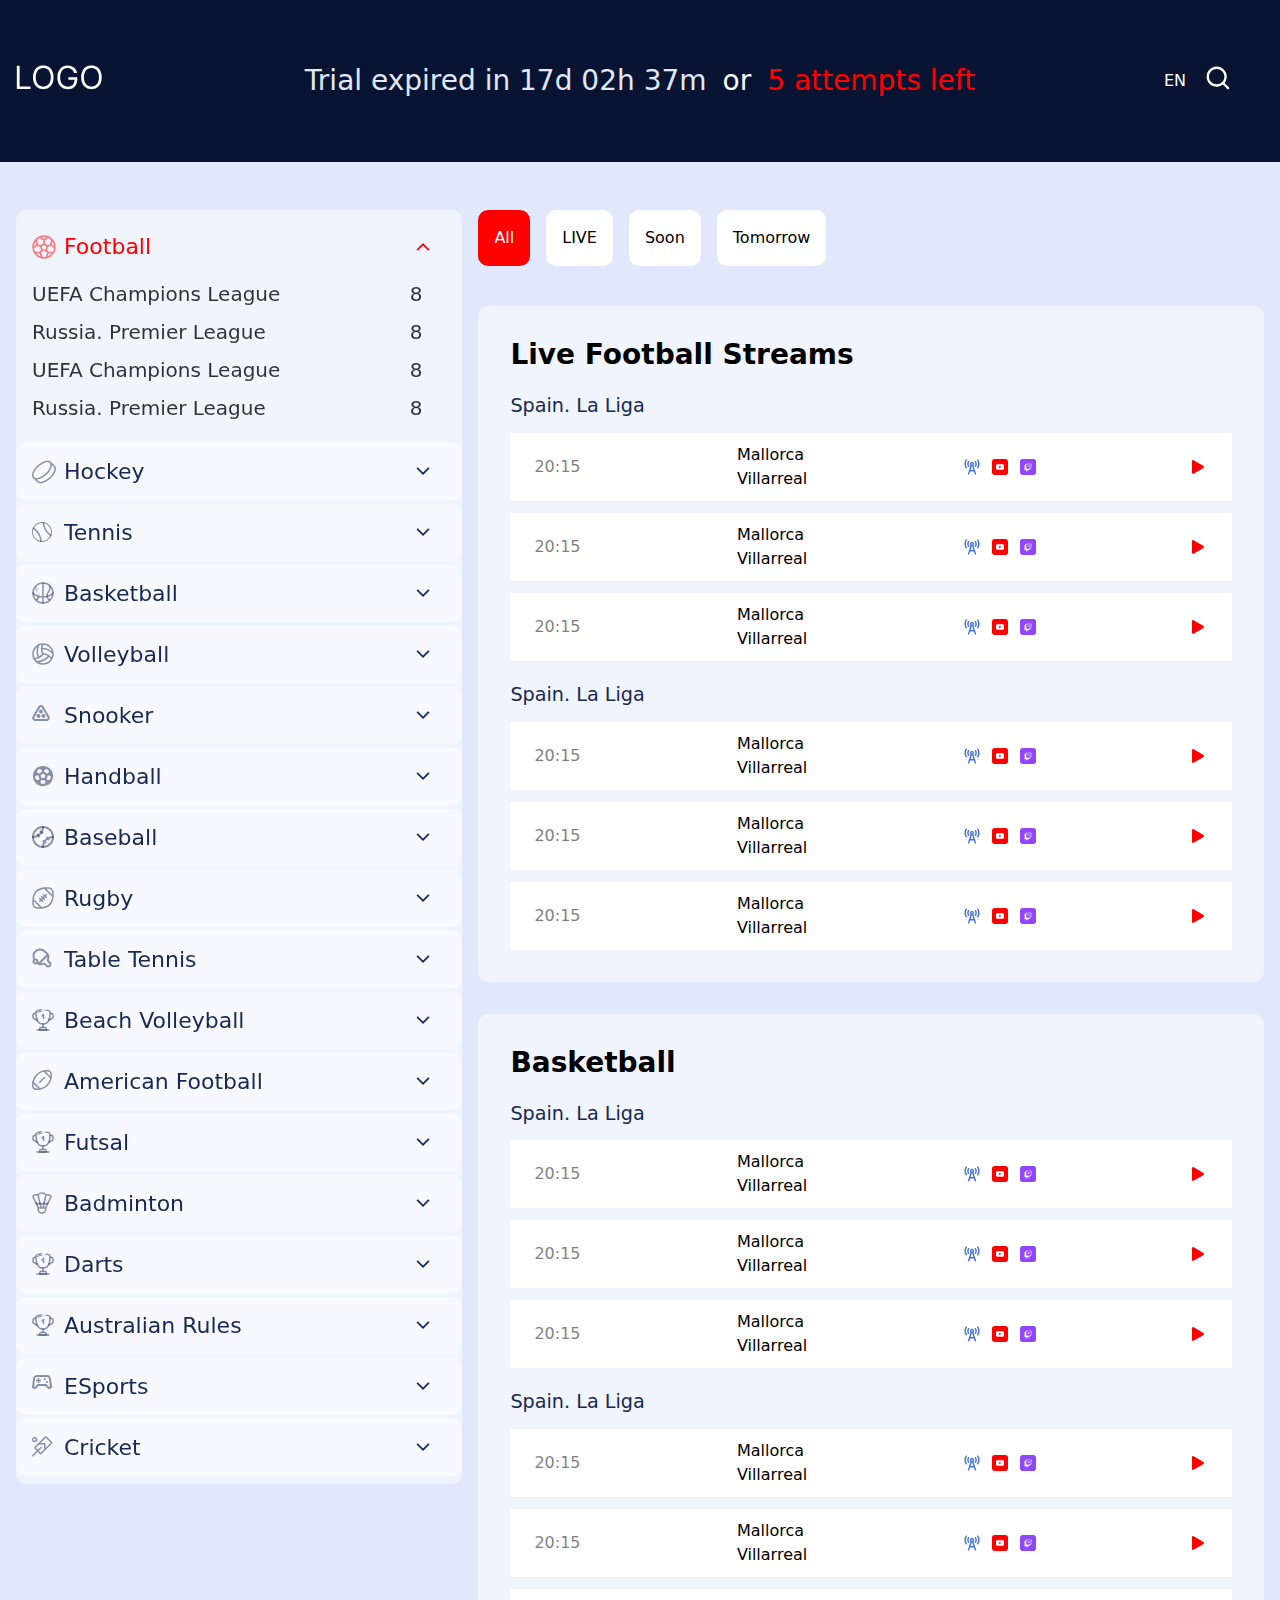
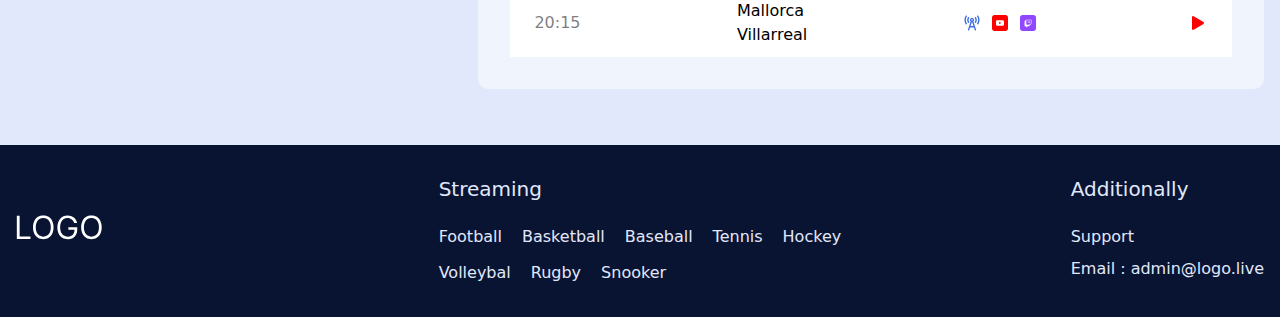
==== index.html @ 7a5fe5ee "Add files via upload" ====
<!DOCTYPE html>
<html lang="en">
	<head>
		<meta charset="UTF-8" />
		<meta name="viewport" content="width=device-width, initial-scale=1.0" />
		<title>Streams</title>
		<link rel="stylesheet" href="css/output.css" />
		<link rel="stylesheet" href="css/icons.css" />
	</head>
	<body class="text-textPrimary min-w-[24.375rem] bg-bgPrimary">
		<div class="flex flex-col min-h-screen overflow-x-hidden">
			<div class="dimmer"></div>
			<header class="header bg-bgDark text-white py-[1.875rem] lg:py-[4rem] relative z-20">
				<div class="header__container max-w-[86.25rem] px-4 mx-auto grid lg:grid-cols-[6.25rem_1fr_6.25rem] grid-cols-[3.125rem_1fr_3.125rem] gap-8 items-center">
					<div class="header__logo-wrapper order-2 flex justify-center items-center lg:order-1 lg:inline-block">
						<a href="index.html" class="header__logo logo">
							<img src="img/logo.svg" alt="" class="max-w-[90px]" />
						</a>
					</div>

					<div class="header__text text-center lg:text-xl font-normal flex gap-4 justify-center w-full order-4 lg:order-2 col-span-3 lg:col-span-1">
						<span class="text-textLight">Trial expired in 17d 02h 37m</span>
						<span>or</span>
						<span class="text-accent">5 attempts left</span>
					</div>
					<div class="header__actives flex gap-5 items-center order-1 lg:order-3">
						<div class="header__languages relative">
							<button class="header__current-language hover:scale-110 transition-all">EN</button>
							<!-- add class 'flex' for show -->
							<div class="header__list-languages absolute top-[50%] lg:right-0 gap-3 bg-[#e1e8fb16] p-2 rounded-lg translate-y-[-50%] hidden">
								<a href="#" class="header__list-languages-item text-accent">EN</a>
								<a href="#" class="header__list-languages-item">RU</a>
							</div>
						</div>
						<div class="header__search hidden lg:block">
							<button class="header__button-search hover:scale-110 transition-all">
								<img width="24px" height="24px" src="img/icons/search.svg" alt="" class="max-w-[1.5rem]" />
							</button>
							<!-- add class 'flex' for show -->
							<div class="header__area-search fixed top-0 left-0 w-full h-32 bg-bgDark p-4 items-center hidden">
								<form action="" class="w-full max-w-[550px] mx-auto flex gap-4">
									<input
										type="search"
										name="search"
										class="block w-full rounded border-0 py-1.5 px-4 text-gray-900 ring-1 ring-inset ring-gray-300 placeholder:text-gray-400 focus:ring-2 focus:ring-inset focus:ring-indigo-600 sm:text-sm sm:leading-6"
										placeholder="Let start search..." />
									<button type="submit" class="button button--red">Search</button>
								</form>
							</div>
						</div>
					</div>
					<button class="header__burger icon-menu lg:hidden order-3"><span></span></button>
				</div>
			</header>
			<main class="page flex-grow pt-8 pb-12 lg:pt-12 lg:pb-14">
				<div class="max-w-[86.25rem] px-3 lg:px-4 mx-auto lg:flex lg:gap-4">
					<aside class="sidebar max-w-[21.875rem] bg-bgSecondary py-2 rounded lg:max-w-[27.9rem] fixed lg:relative overflow-y-auto lg:overflow-y-visible z-50 w-full lg:self-start">
						<nav class="sidebar__nav">
							<ul class="sidebar__nav-list flex flex-col gap-1">
								<li class="sidebar__nav-list-item _opened">
									<div class="sidebar__button button-sidebar flex items-center gap-2 rounded bg-[#ffffff7d] pl-4 pr-8 py-3 text-textSecondary cursor-pointer">
										<svg class="button-sidebar__icon w-[24px] h-[24px] flex items-center justify-center lex-shrink-0">
											<use xlink:href="img/sprite.svg#football"></use>
										</svg>
										<div class="flex-grow">
											<a href="#" class="button-sidebar__link font-medium text-[1.375rem]">Football</a>
										</div>
										<span class="button-sidebar__arrow _icon-arrow text-[9px] flex-shrink-0"></span>
									</div>
									<div class="sidebar__item-content text-[#000000cc] pl-4 pr-10 pt-1 pb-4 text-[1.25rem] hidden">
										<div class="flex flex-col gap-2">
											<a href="#" class="flex gap-2 link">
												<span class="flex-grow">UEFA Champions League</span>
												<span class="font-light flex-shrink-0">8</span>
											</a>
											<a href="#" class="flex gap-2 link">
												<span class="flex-grow">Russia. Premier League</span>
												<span class="font-light flex-shrink-0">8</span>
											</a>
											<a href="#" class="flex gap-2 link">
												<span class="flex-grow">UEFA Champions League</span>
												<span class="font-light flex-shrink-0">8</span>
											</a>
											<a href="#" class="flex gap-2 link">
												<span class="flex-grow">Russia. Premier League</span>
												<span class="font-light flex-shrink-0">8</span>
											</a>
										</div>
									</div>
								</li>
								<li class="sidebar__nav-list-item">
									<div class="sidebar__button button-sidebar flex items-center gap-2 rounded bg-[#ffffff7d] pl-4 pr-8 py-3 text-textSecondary cursor-pointer">
										<svg class="button-sidebar__icon w-[24px] h-[24px] flex items-center justify-center lex-shrink-0">
											<use xlink:href="img/sprite.svg#hockey"></use>
										</svg>
										<div class="flex-grow">
											<a href="#" class="button-sidebar__link font-medium text-[1.375rem]">Hockey</a>
										</div>
										<span class="button-sidebar__arrow _icon-arrow text-[9px] flex-shrink-0"></span>
									</div>
									<div class="sidebar__item-content text-[#000000cc] pl-4 pr-10 pt-1 pb-4 text-[1.25rem] hidden">
										<div class="flex flex-col gap-2">
											<a href="#" class="flex gap-2 link">
												<span class="flex-grow">UEFA Champions League</span>
												<span class="font-light flex-shrink-0">8</span>
											</a>
											<a href="#" class="flex gap-2">
												<span class="flex-grow">Russia. Premier League</span>
												<span class="font-light flex-shrink-0">8</span>
											</a>
											<a href="#" class="flex gap-2">
												<span class="flex-grow">UEFA Champions League</span>
												<span class="font-light flex-shrink-0">8</span>
											</a>
											<a href="#" class="flex gap-2">
												<span class="flex-grow">Russia. Premier League</span>
												<span class="font-light flex-shrink-0">8</span>
											</a>
										</div>
									</div>
								</li>
								<li class="sidebar__nav-list-item">
									<div class="sidebar__button button-sidebar flex items-center gap-2 rounded bg-[#ffffff7d] pl-4 pr-8 py-3 text-textSecondary cursor-pointer">
										<svg class="button-sidebar__icon w-[24px] h-[24px] flex items-center justify-center lex-shrink-0">
											<use xlink:href="img/sprite.svg#tennis"></use>
										</svg>
										<div class="flex-grow">
											<a href="#" class="button-sidebar__link font-medium text-[1.375rem]">Tennis</a>
										</div>
										<span class="button-sidebar__arrow _icon-arrow text-[9px] flex-shrink-0"></span>
									</div>
									<div class="sidebar__item-content text-[#000000cc] pl-4 pr-10 pt-1 pb-4 text-[1.25rem] hidden">
										<div class="flex flex-col gap-2">
											<a href="#" class="flex gap-2 link">
												<span class="flex-grow">UEFA Champions League</span>
												<span class="font-light flex-shrink-0">8</span>
											</a>
											<a href="#" class="flex gap-2">
												<span class="flex-grow">Russia. Premier League</span>
												<span class="font-light flex-shrink-0">8</span>
											</a>
											<a href="#" class="flex gap-2">
												<span class="flex-grow">UEFA Champions League</span>
												<span class="font-light flex-shrink-0">8</span>
											</a>
											<a href="#" class="flex gap-2">
												<span class="flex-grow">Russia. Premier League</span>
												<span class="font-light flex-shrink-0">8</span>
											</a>
										</div>
									</div>
								</li>
								<li class="sidebar__nav-list-item">
									<div class="sidebar__button button-sidebar flex items-center gap-2 rounded bg-[#ffffff7d] pl-4 pr-8 py-3 text-textSecondary cursor-pointer">
										<svg class="button-sidebar__icon w-[24px] h-[24px] flex items-center justify-center lex-shrink-0">
											<use xlink:href="img/sprite.svg#basketball"></use>
										</svg>
										<div class="flex-grow">
											<a href="#" class="button-sidebar__link font-medium text-[1.375rem]">Basketball</a>
										</div>
										<span class="button-sidebar__arrow _icon-arrow text-[9px] flex-shrink-0"></span>
									</div>
									<div class="sidebar__item-content text-[#000000cc] pl-4 pr-10 pt-1 pb-4 text-[1.25rem] hidden">Empty</div>
								</li>
								<li class="sidebar__nav-list-item">
									<div class="sidebar__button button-sidebar flex items-center gap-2 rounded bg-[#ffffff7d] pl-4 pr-8 py-3 text-textSecondary cursor-pointer">
										<svg class="button-sidebar__icon w-[24px] h-[24px] flex items-center justify-center lex-shrink-0">
											<use xlink:href="img/sprite.svg#voleyball"></use>
										</svg>
										<div class="flex-grow">
											<a href="#" class="button-sidebar__link font-medium text-[1.375rem]">Volleyball</a>
										</div>
										<span class="button-sidebar__arrow _icon-arrow text-[9px] flex-shrink-0"></span>
									</div>
									<div class="sidebar__item-content text-[#000000cc] pl-4 pr-10 pt-1 pb-4 text-[1.25rem] hidden">Empty</div>
								</li>
								<li class="sidebar__nav-list-item">
									<div class="sidebar__button button-sidebar flex items-center gap-2 rounded bg-[#ffffff7d] pl-4 pr-8 py-3 text-textSecondary cursor-pointer">
										<svg class="button-sidebar__icon w-[24px] h-[24px] flex items-center justify-center lex-shrink-0">
											<use xlink:href="img/sprite.svg#snooker"></use>
										</svg>
										<div class="flex-grow">
											<a href="#" class="button-sidebar__link font-medium text-[1.375rem]">Snooker</a>
										</div>
										<span class="button-sidebar__arrow _icon-arrow text-[9px] flex-shrink-0"></span>
									</div>
									<div class="sidebar__item-content text-[#000000cc] pl-4 pr-10 pt-1 pb-4 text-[1.25rem] hidden">Empty</div>
								</li>
								<li class="sidebar__nav-list-item">
									<div class="sidebar__button button-sidebar flex items-center gap-2 rounded bg-[#ffffff7d] pl-4 pr-8 py-3 text-textSecondary cursor-pointer">
										<svg class="button-sidebar__icon w-[24px] h-[24px] flex items-center justify-center lex-shrink-0">
											<use xlink:href="img/sprite.svg#handball"></use>
										</svg>
										<div class="flex-grow">
											<a href="#" class="button-sidebar__link font-medium text-[1.375rem]">Handball</a>
										</div>
										<span class="button-sidebar__arrow _icon-arrow text-[9px] flex-shrink-0"></span>
									</div>
									<div class="sidebar__item-content text-[#000000cc] pl-4 pr-10 pt-1 pb-4 text-[1.25rem] hidden">Empty</div>
								</li>
								<li class="sidebar__nav-list-item">
									<div class="sidebar__button button-sidebar flex items-center gap-2 rounded bg-[#ffffff7d] pl-4 pr-8 py-3 text-textSecondary cursor-pointer">
										<svg class="button-sidebar__icon w-[24px] h-[24px] flex items-center justify-center lex-shrink-0">
											<use xlink:href="img/sprite.svg#baseball"></use>
										</svg>
										<div class="flex-grow">
											<a href="#" class="button-sidebar__link font-medium text-[1.375rem]">Baseball</a>
										</div>
										<span class="button-sidebar__arrow _icon-arrow text-[9px] flex-shrink-0"></span>
									</div>
									<div class="sidebar__item-content text-[#000000cc] pl-4 pr-10 pt-1 pb-4 text-[1.25rem] hidden">Empty</div>
								</li>
								<li class="sidebar__nav-list-item">
									<div class="sidebar__button button-sidebar flex items-center gap-2 rounded bg-[#ffffff7d] pl-4 pr-8 py-3 text-textSecondary cursor-pointer">
										<svg class="button-sidebar__icon w-[24px] h-[24px] flex items-center justify-center lex-shrink-0">
											<use xlink:href="img/sprite.svg#rugby"></use>
										</svg>
										<div class="flex-grow">
											<a href="#" class="button-sidebar__link font-medium text-[1.375rem]">Rugby</a>
										</div>
										<span class="button-sidebar__arrow _icon-arrow text-[9px] flex-shrink-0"></span>
									</div>
									<div class="sidebar__item-content text-[#000000cc] pl-4 pr-10 pt-1 pb-4 text-[1.25rem] hidden">Empty</div>
								</li>
								<li class="sidebar__nav-list-item">
									<div class="sidebar__button button-sidebar flex items-center gap-2 rounded bg-[#ffffff7d] pl-4 pr-8 py-3 text-textSecondary cursor-pointer">
										<svg class="button-sidebar__icon w-[24px] h-[24px] flex items-center justify-center lex-shrink-0">
											<use xlink:href="img/sprite.svg#table-tenis"></use>
										</svg>
										<div class="flex-grow">
											<a href="#" class="button-sidebar__link font-medium text-[1.375rem]">Table Tennis</a>
										</div>
										<span class="button-sidebar__arrow _icon-arrow text-[9px] flex-shrink-0"></span>
									</div>
									<div class="sidebar__item-content text-[#000000cc] pl-4 pr-10 pt-1 pb-4 text-[1.25rem] hidden">Empty</div>
								</li>
								<li class="sidebar__nav-list-item">
									<div class="sidebar__button button-sidebar flex items-center gap-2 rounded bg-[#ffffff7d] pl-4 pr-8 py-3 text-textSecondary cursor-pointer">
										<svg class="button-sidebar__icon w-[24px] h-[24px] flex items-center justify-center lex-shrink-0">
											<use xlink:href="img/sprite.svg#simple"></use>
										</svg>
										<div class="flex-grow">
											<a href="#" class="button-sidebar__link font-medium text-[1.375rem]">Beach Volleyball</a>
										</div>
										<span class="button-sidebar__arrow _icon-arrow text-[9px] flex-shrink-0"></span>
									</div>
									<div class="sidebar__item-content text-[#000000cc] pl-4 pr-10 pt-1 pb-4 text-[1.25rem] hidden">Empty</div>
								</li>
								<li class="sidebar__nav-list-item">
									<div class="sidebar__button button-sidebar flex items-center gap-2 rounded bg-[#ffffff7d] pl-4 pr-8 py-3 text-textSecondary cursor-pointer">
										<svg class="button-sidebar__icon w-[24px] h-[24px] flex items-center justify-center lex-shrink-0">
											<use xlink:href="img/sprite.svg#american-football"></use>
										</svg>
										<div class="flex-grow">
											<a href="#" class="button-sidebar__link font-medium text-[1.375rem]">American Football</a>
										</div>
										<span class="button-sidebar__arrow _icon-arrow text-[9px] flex-shrink-0"></span>
									</div>
									<div class="sidebar__item-content text-[#000000cc] pl-4 pr-10 pt-1 pb-4 text-[1.25rem] hidden">Empty</div>
								</li>
								<li class="sidebar__nav-list-item">
									<div class="sidebar__button button-sidebar flex items-center gap-2 rounded bg-[#ffffff7d] pl-4 pr-8 py-3 text-textSecondary cursor-pointer">
										<svg class="button-sidebar__icon w-[24px] h-[24px] flex items-center justify-center lex-shrink-0">
											<use xlink:href="img/sprite.svg#simple"></use>
										</svg>
										<div class="flex-grow">
											<a href="#" class="button-sidebar__link font-medium text-[1.375rem]">Futsal</a>
										</div>
										<span class="button-sidebar__arrow _icon-arrow text-[9px] flex-shrink-0"></span>
									</div>
									<div class="sidebar__item-content text-[#000000cc] pl-4 pr-10 pt-1 pb-4 text-[1.25rem] hidden">Empty</div>
								</li>
								<li class="sidebar__nav-list-item">
									<div class="sidebar__button button-sidebar flex items-center gap-2 rounded bg-[#ffffff7d] pl-4 pr-8 py-3 text-textSecondary cursor-pointer">
										<svg class="button-sidebar__icon w-[24px] h-[24px] flex items-center justify-center lex-shrink-0">
											<use xlink:href="img/sprite.svg#badminton"></use>
										</svg>
										<div class="flex-grow">
											<a href="#" class="button-sidebar__link font-medium text-[1.375rem]">Badminton</a>
										</div>
										<span class="button-sidebar__arrow _icon-arrow text-[9px] flex-shrink-0"></span>
									</div>
									<div class="sidebar__item-content text-[#000000cc] pl-4 pr-10 pt-1 pb-4 text-[1.25rem] hidden">Empty</div>
								</li>
								<li class="sidebar__nav-list-item">
									<div class="sidebar__button button-sidebar flex items-center gap-2 rounded bg-[#ffffff7d] pl-4 pr-8 py-3 text-textSecondary cursor-pointer">
										<svg class="button-sidebar__icon w-[24px] h-[24px] flex items-center justify-center lex-shrink-0">
											<use xlink:href="img/sprite.svg#simple"></use>
										</svg>
										<div class="flex-grow">
											<a href="#" class="button-sidebar__link font-medium text-[1.375rem]">Darts</a>
										</div>
										<span class="button-sidebar__arrow _icon-arrow text-[9px] flex-shrink-0"></span>
									</div>
									<div class="sidebar__item-content text-[#000000cc] pl-4 pr-10 pt-1 pb-4 text-[1.25rem] hidden">Empty</div>
								</li>
								<li class="sidebar__nav-list-item">
									<div class="sidebar__button button-sidebar flex items-center gap-2 rounded bg-[#ffffff7d] pl-4 pr-8 py-3 text-textSecondary cursor-pointer">
										<svg class="button-sidebar__icon w-[24px] h-[24px] flex items-center justify-center lex-shrink-0">
											<use xlink:href="img/sprite.svg#simple"></use>
										</svg>
										<div class="flex-grow">
											<a href="#" class="button-sidebar__link font-medium text-[1.375rem]">Australian Rules</a>
										</div>
										<span class="button-sidebar__arrow _icon-arrow text-[9px] flex-shrink-0"></span>
									</div>
									<div class="sidebar__item-content text-[#000000cc] pl-4 pr-10 pt-1 pb-4 text-[1.25rem] hidden">Empty</div>
								</li>
								<li class="sidebar__nav-list-item">
									<div class="sidebar__button button-sidebar flex items-center gap-2 rounded bg-[#ffffff7d] pl-4 pr-8 py-3 text-textSecondary cursor-pointer">
										<svg class="button-sidebar__icon w-[24px] h-[24px] flex items-center justify-center lex-shrink-0">
											<use xlink:href="img/sprite.svg#esports"></use>
										</svg>
										<div class="flex-grow">
											<a href="#" class="button-sidebar__link font-medium text-[1.375rem]">ESports</a>
										</div>
										<span class="button-sidebar__arrow _icon-arrow text-[9px] flex-shrink-0"></span>
									</div>
									<div class="sidebar__item-content text-[#000000cc] pl-4 pr-10 pt-1 pb-4 text-[1.25rem] hidden">Empty</div>
								</li>
								<li class="sidebar__nav-list-item">
									<div class="sidebar__button button-sidebar flex items-center gap-2 rounded bg-[#ffffff7d] pl-4 pr-8 py-3 text-textSecondary cursor-pointer">
										<svg class="button-sidebar__icon w-[24px] h-[24px] flex items-center justify-center lex-shrink-0">
											<use xlink:href="img/sprite.svg#cricket"></use>
										</svg>
										<div class="flex-grow">
											<a href="#" class="button-sidebar__link font-medium text-[1.375rem]">Cricket</a>
										</div>
										<span class="button-sidebar__arrow _icon-arrow text-[9px] flex-shrink-0"></span>
									</div>
									<div class="sidebar__item-content text-[#000000cc] pl-4 pr-10 pt-1 pb-4 text-[1.25rem] hidden">Empty</div>
								</li>
							</ul>
						</nav>
					</aside>
					<div class="content lg:flex-grow">
						<nav class="filters overflow-x-auto mb-10">
							<ul class="filters__list flex gap-4">
								<li class="filters__item">
									<a href="#" class="filters__button button button--red">All</a>
								</li>
								<li class="filters__item">
									<a href="#" class="filters__button button">LIVE</a>
								</li>
								<li class="filters__item">
									<a href="#" class="filters__button button">Soon</a>
								</li>
								<li class="filters__item">
									<a href="#" class="filters__button button">Tomorrow</a>
								</li>
							</ul>
						</nav>
						<div class="[&:not(:last-child)]:mb-8 lg:bg-bgSecondary lg:p-8 lg:rounded">
							<h2 class="title text-xl font-semibold mb-5 text-accent lg:text-textPrimary">Live Football Streams</h2>
							<div class="streams [&:not(:last-child)]:mb-5">
								<h3 class="streams__label text-[1.2rem] mb-3 text-textSecondary">Spain. La Liga</h3>
								<ul class="streams__list flex flex-col gap-3">
									<li class="streams__list-item">
										<div class="stream bg-bgWhite py-2.5 px-6 flex items-center gap-3 justify-between">
											<time class="stream__time opacity-50" datetime="20:15"> 20:15 </time>
											<a href="#" class="stream__commands link">
												<h4 class="stream__command">Mallorca</h4>
												<h4 class="stream__command">Villarreal</h4>
											</a>
											<div class="stream__socials flex gap-3 items-center">
												<a href="#" class="stream__social">
													<img src="img/locator.svg" alt="" class="w-4 hover:scale-125 transition-all" />
												</a>
												<a href="#" class="stream__social">
													<img src="img/youtube.svg" alt="" class="w-4 hover:scale-125 transition-all" />
												</a>
												<a href="#" class="stream__social">
													<img src="img/twitch.svg" alt="" class="w-4 hover:scale-125 transition-all" />
												</a>
											</div>
											<a href="#" class="stream__play w-4">
												<img src="img/icons/play.svg" alt="" class="w-3 hover:scale-125 transition-all" />
											</a>
										</div>
									</li>
									<li class="streams__list-item">
										<div class="stream bg-bgWhite py-2.5 px-6 flex items-center gap-3 justify-between">
											<time class="stream__time opacity-50" datetime="20:15"> 20:15 </time>
											<a href="#" class="stream__commands link">
												<h4 class="stream__command">Mallorca</h4>
												<h4 class="stream__command">Villarreal</h4>
											</a>
											<div class="stream__socials flex gap-3 items-center">
												<a href="#" class="stream__social">
													<img src="img/locator.svg" alt="" class="w-4 hover:scale-125 transition-all" />
												</a>
												<a href="#" class="stream__social">
													<img src="img/youtube.svg" alt="" class="w-4 hover:scale-125 transition-all" />
												</a>
												<a href="#" class="stream__social">
													<img src="img/twitch.svg" alt="" class="w-4 hover:scale-125 transition-all" />
												</a>
											</div>
											<a href="#" class="stream__play w-4">
												<img src="img/icons/play.svg" alt="" class="w-3 hover:scale-125 transition-all" />
											</a>
										</div>
									</li>
									<li class="streams__list-item">
										<div class="stream bg-bgWhite py-2.5 px-6 flex items-center gap-3 justify-between">
											<time class="stream__time opacity-50" datetime="20:15"> 20:15 </time>
											<a href="#" class="stream__commands link">
												<h4 class="stream__command">Mallorca</h4>
												<h4 class="stream__command">Villarreal</h4>
											</a>
											<div class="stream__socials flex gap-3 items-center">
												<a href="#" class="stream__social">
													<img src="img/locator.svg" alt="" class="w-4 hover:scale-125 transition-all" />
												</a>
												<a href="#" class="stream__social">
													<img src="img/youtube.svg" alt="" class="w-4 hover:scale-125 transition-all" />
												</a>
												<a href="#" class="stream__social">
													<img src="img/twitch.svg" alt="" class="w-4 hover:scale-125 transition-all" />
												</a>
											</div>
											<a href="#" class="stream__play w-4">
												<img src="img/icons/play.svg" alt="" class="w-3 hover:scale-125 transition-all" />
											</a>
										</div>
									</li>
								</ul>
							</div>
							<div class="streams [&:not(:last-child)]:mb-5">
								<h3 class="streams__label text-[1.2rem] mb-3 text-textSecondary">Spain. La Liga</h3>
								<ul class="streams__list flex flex-col gap-3">
									<li class="streams__list-item">
										<div class="stream bg-bgWhite py-2.5 px-6 flex items-center gap-3 justify-between">
											<time class="stream__time opacity-50" datetime="20:15"> 20:15 </time>
											<a href="#" class="stream__commands link">
												<h4 class="stream__command">Mallorca</h4>
												<h4 class="stream__command">Villarreal</h4>
											</a>
											<div class="stream__socials flex gap-3 items-center">
												<a href="#" class="stream__social">
													<img src="img/locator.svg" alt="" class="w-4 hover:scale-125 transition-all" />
												</a>
												<a href="#" class="stream__social">
													<img src="img/youtube.svg" alt="" class="w-4 hover:scale-125 transition-all" />
												</a>
												<a href="#" class="stream__social">
													<img src="img/twitch.svg" alt="" class="w-4 hover:scale-125 transition-all" />
												</a>
											</div>
											<a href="#" class="stream__play w-4">
												<img src="img/icons/play.svg" alt="" class="w-3 hover:scale-125 transition-all" />
											</a>
										</div>
									</li>
									<li class="streams__list-item">
										<div class="stream bg-bgWhite py-2.5 px-6 flex items-center gap-3 justify-between">
											<time class="stream__time opacity-50" datetime="20:15"> 20:15 </time>
											<a href="#" class="stream__commands link">
												<h4 class="stream__command">Mallorca</h4>
												<h4 class="stream__command">Villarreal</h4>
											</a>
											<div class="stream__socials flex gap-3 items-center">
												<a href="#" class="stream__social">
													<img src="img/locator.svg" alt="" class="w-4 hover:scale-125 transition-all" />
												</a>
												<a href="#" class="stream__social">
													<img src="img/youtube.svg" alt="" class="w-4 hover:scale-125 transition-all" />
												</a>
												<a href="#" class="stream__social">
													<img src="img/twitch.svg" alt="" class="w-4 hover:scale-125 transition-all" />
												</a>
											</div>
											<a href="#" class="stream__play w-4">
												<img src="img/icons/play.svg" alt="" class="w-3 hover:scale-125 transition-all" />
											</a>
										</div>
									</li>
									<li class="streams__list-item">
										<div class="stream bg-bgWhite py-2.5 px-6 flex items-center gap-3 justify-between">
											<time class="stream__time opacity-50" datetime="20:15"> 20:15 </time>
											<a href="#" class="stream__commands link">
												<h4 class="stream__command">Mallorca</h4>
												<h4 class="stream__command">Villarreal</h4>
											</a>
											<div class="stream__socials flex gap-3 items-center">
												<a href="#" class="stream__social">
													<img src="img/locator.svg" alt="" class="w-4 hover:scale-125 transition-all" />
												</a>
												<a href="#" class="stream__social">
													<img src="img/youtube.svg" alt="" class="w-4 hover:scale-125 transition-all" />
												</a>
												<a href="#" class="stream__social">
													<img src="img/twitch.svg" alt="" class="w-4 hover:scale-125 transition-all" />
												</a>
											</div>
											<a href="#" class="stream__play w-4">
												<img src="img/icons/play.svg" alt="" class="w-3 hover:scale-125 transition-all" />
											</a>
										</div>
									</li>
								</ul>
							</div>
						</div>
						<div class="[&:not(:last-child)]:mb-8 lg:bg-bgSecondary lg:p-8 lg:rounded">
							<h2 class="title text-xl font-semibold mb-5 text-accent lg:text-textPrimary">Basketball</h2>
							<div class="streams [&:not(:last-child)]:mb-5">
								<h3 class="streams__label text-[1.2rem] mb-3 text-textSecondary">Spain. La Liga</h3>
								<ul class="streams__list flex flex-col gap-3">
									<li class="streams__list-item">
										<div class="stream bg-bgWhite py-2.5 px-6 flex items-center gap-3 justify-between">
											<time class="stream__time opacity-50" datetime="20:15"> 20:15 </time>
											<a href="#" class="stream__commands link">
												<h4 class="stream__command">Mallorca</h4>
												<h4 class="stream__command">Villarreal</h4>
											</a>
											<div class="stream__socials flex gap-3 items-center">
												<a href="#" class="stream__social">
													<img src="img/locator.svg" alt="" class="w-4 hover:scale-125 transition-all" />
												</a>
												<a href="#" class="stream__social">
													<img src="img/youtube.svg" alt="" class="w-4 hover:scale-125 transition-all" />
												</a>
												<a href="#" class="stream__social">
													<img src="img/twitch.svg" alt="" class="w-4 hover:scale-125 transition-all" />
												</a>
											</div>
											<a href="#" class="stream__play w-4">
												<img src="img/icons/play.svg" alt="" class="w-3 hover:scale-125 transition-all" />
											</a>
										</div>
									</li>
									<li class="streams__list-item">
										<div class="stream bg-bgWhite py-2.5 px-6 flex items-center gap-3 justify-between">
											<time class="stream__time opacity-50" datetime="20:15"> 20:15 </time>
											<a href="#" class="stream__commands link">
												<h4 class="stream__command">Mallorca</h4>
												<h4 class="stream__command">Villarreal</h4>
											</a>
											<div class="stream__socials flex gap-3 items-center">
												<a href="#" class="stream__social">
													<img src="img/locator.svg" alt="" class="w-4 hover:scale-125 transition-all" />
												</a>
												<a href="#" class="stream__social">
													<img src="img/youtube.svg" alt="" class="w-4 hover:scale-125 transition-all" />
												</a>
												<a href="#" class="stream__social">
													<img src="img/twitch.svg" alt="" class="w-4 hover:scale-125 transition-all" />
												</a>
											</div>
											<a href="#" class="stream__play w-4">
												<img src="img/icons/play.svg" alt="" class="w-3 hover:scale-125 transition-all" />
											</a>
										</div>
									</li>
									<li class="streams__list-item">
										<div class="stream bg-bgWhite py-2.5 px-6 flex items-center gap-3 justify-between">
											<time class="stream__time opacity-50" datetime="20:15"> 20:15 </time>
											<a href="#" class="stream__commands link">
												<h4 class="stream__command">Mallorca</h4>
												<h4 class="stream__command">Villarreal</h4>
											</a>
											<div class="stream__socials flex gap-3 items-center">
												<a href="#" class="stream__social">
													<img src="img/locator.svg" alt="" class="w-4 hover:scale-125 transition-all" />
												</a>
												<a href="#" class="stream__social">
													<img src="img/youtube.svg" alt="" class="w-4 hover:scale-125 transition-all" />
												</a>
												<a href="#" class="stream__social">
													<img src="img/twitch.svg" alt="" class="w-4 hover:scale-125 transition-all" />
												</a>
											</div>
											<a href="#" class="stream__play w-4">
												<img src="img/icons/play.svg" alt="" class="w-3 hover:scale-125 transition-all" />
											</a>
										</div>
									</li>
								</ul>
							</div>
							<div class="streams [&:not(:last-child)]:mb-5">
								<h3 class="streams__label text-[1.2rem] mb-3 text-textSecondary">Spain. La Liga</h3>
								<ul class="streams__list flex flex-col gap-3">
									<li class="streams__list-item">
										<div class="stream bg-bgWhite py-2.5 px-6 flex items-center gap-3 justify-between">
											<time class="stream__time opacity-50" datetime="20:15"> 20:15 </time>
											<a href="#" class="stream__commands link">
												<h4 class="stream__command">Mallorca</h4>
												<h4 class="stream__command">Villarreal</h4>
											</a>
											<div class="stream__socials flex gap-3 items-center">
												<a href="#" class="stream__social">
													<img src="img/locator.svg" alt="" class="w-4 hover:scale-125 transition-all" />
												</a>
												<a href="#" class="stream__social">
													<img src="img/youtube.svg" alt="" class="w-4 hover:scale-125 transition-all" />
												</a>
												<a href="#" class="stream__social">
													<img src="img/twitch.svg" alt="" class="w-4 hover:scale-125 transition-all" />
												</a>
											</div>
											<a href="#" class="stream__play w-4">
												<img src="img/icons/play.svg" alt="" class="w-3 hover:scale-125 transition-all" />
											</a>
										</div>
									</li>
									<li class="streams__list-item">
										<div class="stream bg-bgWhite py-2.5 px-6 flex items-center gap-3 justify-between">
											<time class="stream__time opacity-50" datetime="20:15"> 20:15 </time>
											<a href="#" class="stream__commands link">
												<h4 class="stream__command">Mallorca</h4>
												<h4 class="stream__command">Villarreal</h4>
											</a>
											<div class="stream__socials flex gap-3 items-center">
												<a href="#" class="stream__social">
													<img src="img/locator.svg" alt="" class="w-4 hover:scale-125 transition-all" />
												</a>
												<a href="#" class="stream__social">
													<img src="img/youtube.svg" alt="" class="w-4 hover:scale-125 transition-all" />
												</a>
												<a href="#" class="stream__social">
													<img src="img/twitch.svg" alt="" class="w-4 hover:scale-125 transition-all" />
												</a>
											</div>
											<a href="#" class="stream__play w-4">
												<img src="img/icons/play.svg" alt="" class="w-3 hover:scale-125 transition-all" />
											</a>
										</div>
									</li>
									<li class="streams__list-item">
										<div class="stream bg-bgWhite py-2.5 px-6 flex items-center gap-3 justify-between">
											<time class="stream__time opacity-50" datetime="20:15"> 20:15 </time>
											<a href="#" class="stream__commands link">
												<h4 class="stream__command">Mallorca</h4>
												<h4 class="stream__command">Villarreal</h4>
											</a>
											<div class="stream__socials flex gap-3 items-center">
												<a href="#" class="stream__social">
													<img src="img/locator.svg" alt="" class="w-4 hover:scale-125 transition-all" />
												</a>
												<a href="#" class="stream__social">
													<img src="img/youtube.svg" alt="" class="w-4 hover:scale-125 transition-all" />
												</a>
												<a href="#" class="stream__social">
													<img src="img/twitch.svg" alt="" class="w-4 hover:scale-125 transition-all" />
												</a>
											</div>
											<a href="#" class="stream__play w-4">
												<img src="img/icons/play.svg" alt="" class="w-3 hover:scale-125 transition-all" />
											</a>
										</div>
									</li>
								</ul>
							</div>
						</div>
					</div>
				</div>
			</main>
			<footer class="footer bg-bgDark text-textLight py-[2rem]">
				<div class="footer__container max-w-[86.25rem] px-4 mx-auto flex flex-col gap-5 lg:grid lg:grid-cols-3">
					<div class="footer__logo-wrapper lg:self-center">
						<a href="index.html" class="footer__logo logo">
							<img src="img/logo.svg" alt="" class="max-w-[90px]" />
						</a>
					</div>
					<nav class="footer__part max-w-[25.75rem]">
						<h3 class="footer__label mb-6 text-sm">Streaming</h3>
						<ul class="footer__list flex gap-x-5 gap-y-3 flex-wrap">
							<li class="footer__list-item">
								<a href="#" class="footer__link link">Football</a>
							</li>
							<li class="footer__list-item">
								<a href="#" class="footer__link link">Basketball</a>
							</li>
							<li class="footer__list-item">
								<a href="#" class="footer__link link">Baseball</a>
							</li>
							<li class="footer__list-item">
								<a href="#" class="footer__link link">Tennis</a>
							</li>
							<li class="footer__list-item">
								<a href="#" class="footer__link link">Hockey</a>
							</li>
							<li class="footer__list-item">
								<a href="#" class="footer__link link">Volleybal</a>
							</li>
							<li class="footer__list-item">
								<a href="#" class="footer__link link">Rugby</a>
							</li>
							<li class="footer__list-item">
								<a href="#" class="footer__link link">Snooker</a>
							</li>
						</ul>
					</nav>
					<div class="footer__part lg:ml-auto">
						<h3 class="footer__label mb-6 text-sm">Additionally</h3>
						<ul class="footer__list">
							<li class="footer__list-item">
								<div class="footer__list-label mb-2">Support</div>
								<div>Email : <a href="mailto:admin@logo.live" class="footer__link link">admin@logo.live</a></div>
							</li>
						</ul>
					</div>
				</div>
			</footer>
		</div>
		<script src="js/script.js"></script>
	</body>
</html>
---- css/output.css ----
/*
! tailwindcss v3.4.11 | MIT License | https://tailwindcss.com
*/

/*
1. Prevent padding and border from affecting element width. (https://github.com/mozdevs/cssremedy/issues/4)
2. Allow adding a border to an element by just adding a border-width. (https://github.com/tailwindcss/tailwindcss/pull/116)
*/

*,
::before,
::after {
  box-sizing: border-box;
  /* 1 */
  border-width: 0;
  /* 2 */
  border-style: solid;
  /* 2 */
  border-color: #e5e7eb;
  /* 2 */
}

::before,
::after {
  --tw-content: '';
}

/*
1. Use a consistent sensible line-height in all browsers.
2. Prevent adjustments of font size after orientation changes in iOS.
3. Use a more readable tab size.
4. Use the user's configured `sans` font-family by default.
5. Use the user's configured `sans` font-feature-settings by default.
6. Use the user's configured `sans` font-variation-settings by default.
7. Disable tap highlights on iOS
*/

html,
:host {
  line-height: 1.5;
  /* 1 */
  -webkit-text-size-adjust: 100%;
  /* 2 */
  -moz-tab-size: 4;
  /* 3 */
  -o-tab-size: 4;
     tab-size: 4;
  /* 3 */
  font-family: ui-sans-serif, system-ui, sans-serif, "Apple Color Emoji", "Segoe UI Emoji", "Segoe UI Symbol", "Noto Color Emoji";
  /* 4 */
  font-feature-settings: normal;
  /* 5 */
  font-variation-settings: normal;
  /* 6 */
  -webkit-tap-highlight-color: transparent;
  /* 7 */
}

/*
1. Remove the margin in all browsers.
2. Inherit line-height from `html` so users can set them as a class directly on the `html` element.
*/

body {
  margin: 0;
  /* 1 */
  line-height: inherit;
  /* 2 */
}

/*
1. Add the correct height in Firefox.
2. Correct the inheritance of border color in Firefox. (https://bugzilla.mozilla.org/show_bug.cgi?id=190655)
3. Ensure horizontal rules are visible by default.
*/

hr {
  height: 0;
  /* 1 */
  color: inherit;
  /* 2 */
  border-top-width: 1px;
  /* 3 */
}

/*
Add the correct text decoration in Chrome, Edge, and Safari.
*/

abbr:where([title]) {
  -webkit-text-decoration: underline dotted;
          text-decoration: underline dotted;
}

/*
Remove the default font size and weight for headings.
*/

h1,
h2,
h3,
h4,
h5,
h6 {
  font-size: inherit;
  font-weight: inherit;
}

/*
Reset links to optimize for opt-in styling instead of opt-out.
*/

a {
  color: inherit;
  text-decoration: inherit;
}

/*
Add the correct font weight in Edge and Safari.
*/

b,
strong {
  font-weight: bolder;
}

/*
1. Use the user's configured `mono` font-family by default.
2. Use the user's configured `mono` font-feature-settings by default.
3. Use the user's configured `mono` font-variation-settings by default.
4. Correct the odd `em` font sizing in all browsers.
*/

code,
kbd,
samp,
pre {
  font-family: ui-monospace, SFMono-Regular, Menlo, Monaco, Consolas, "Liberation Mono", "Courier New", monospace;
  /* 1 */
  font-feature-settings: normal;
  /* 2 */
  font-variation-settings: normal;
  /* 3 */
  font-size: 1em;
  /* 4 */
}

/*
Add the correct font size in all browsers.
*/

small {
  font-size: 80%;
}

/*
Prevent `sub` and `sup` elements from affecting the line height in all browsers.
*/

sub,
sup {
  font-size: 75%;
  line-height: 0;
  position: relative;
  vertical-align: baseline;
}

sub {
  bottom: -0.25em;
}

sup {
  top: -0.5em;
}

/*
1. Remove text indentation from table contents in Chrome and Safari. (https://bugs.chromium.org/p/chromium/issues/detail?id=999088, https://bugs.webkit.org/show_bug.cgi?id=201297)
2. Correct table border color inheritance in all Chrome and Safari. (https://bugs.chromium.org/p/chromium/issues/detail?id=935729, https://bugs.webkit.org/show_bug.cgi?id=195016)
3. Remove gaps between table borders by default.
*/

table {
  text-indent: 0;
  /* 1 */
  border-color: inherit;
  /* 2 */
  border-collapse: collapse;
  /* 3 */
}

/*
1. Change the font styles in all browsers.
2. Remove the margin in Firefox and Safari.
3. Remove default padding in all browsers.
*/

button,
input,
optgroup,
select,
textarea {
  font-family: inherit;
  /* 1 */
  font-feature-settings: inherit;
  /* 1 */
  font-variation-settings: inherit;
  /* 1 */
  font-size: 100%;
  /* 1 */
  font-weight: inherit;
  /* 1 */
  line-height: inherit;
  /* 1 */
  letter-spacing: inherit;
  /* 1 */
  color: inherit;
  /* 1 */
  margin: 0;
  /* 2 */
  padding: 0;
  /* 3 */
}

/*
Remove the inheritance of text transform in Edge and Firefox.
*/

button,
select {
  text-transform: none;
}

/*
1. Correct the inability to style clickable types in iOS and Safari.
2. Remove default button styles.
*/

button,
input:where([type='button']),
input:where([type='reset']),
input:where([type='submit']) {
  -webkit-appearance: button;
  /* 1 */
  background-color: transparent;
  /* 2 */
  background-image: none;
  /* 2 */
}

/*
Use the modern Firefox focus style for all focusable elements.
*/

:-moz-focusring {
  outline: auto;
}

/*
Remove the additional `:invalid` styles in Firefox. (https://github.com/mozilla/gecko-dev/blob/2f9eacd9d3d995c937b4251a5557d95d494c9be1/layout/style/res/forms.css#L728-L737)
*/

:-moz-ui-invalid {
  box-shadow: none;
}

/*
Add the correct vertical alignment in Chrome and Firefox.
*/

progress {
  vertical-align: baseline;
}

/*
Correct the cursor style of increment and decrement buttons in Safari.
*/

::-webkit-inner-spin-button,
::-webkit-outer-spin-button {
  height: auto;
}

/*
1. Correct the odd appearance in Chrome and Safari.
2. Correct the outline style in Safari.
*/

[type='search'] {
  -webkit-appearance: textfield;
  /* 1 */
  outline-offset: -2px;
  /* 2 */
}

/*
Remove the inner padding in Chrome and Safari on macOS.
*/

::-webkit-search-decoration {
  -webkit-appearance: none;
}

/*
1. Correct the inability to style clickable types in iOS and Safari.
2. Change font properties to `inherit` in Safari.
*/

::-webkit-file-upload-button {
  -webkit-appearance: button;
  /* 1 */
  font: inherit;
  /* 2 */
}

/*
Add the correct display in Chrome and Safari.
*/

summary {
  display: list-item;
}

/*
Removes the default spacing and border for appropriate elements.
*/

blockquote,
dl,
dd,
h1,
h2,
h3,
h4,
h5,
h6,
hr,
figure,
p,
pre {
  margin: 0;
}

fieldset {
  margin: 0;
  padding: 0;
}

legend {
  padding: 0;
}

ol,
ul,
menu {
  list-style: none;
  margin: 0;
  padding: 0;
}

/*
Reset default styling for dialogs.
*/

dialog {
  padding: 0;
}

/*
Prevent resizing textareas horizontally by default.
*/

textarea {
  resize: vertical;
}

/*
1. Reset the default placeholder opacity in Firefox. (https://github.com/tailwindlabs/tailwindcss/issues/3300)
2. Set the default placeholder color to the user's configured gray 400 color.
*/

input::-moz-placeholder, textarea::-moz-placeholder {
  opacity: 1;
  /* 1 */
  color: #9ca3af;
  /* 2 */
}

input::placeholder,
textarea::placeholder {
  opacity: 1;
  /* 1 */
  color: #9ca3af;
  /* 2 */
}

/*
Set the default cursor for buttons.
*/

button,
[role="button"] {
  cursor: pointer;
}

/*
Make sure disabled buttons don't get the pointer cursor.
*/

:disabled {
  cursor: default;
}

/*
1. Make replaced elements `display: block` by default. (https://github.com/mozdevs/cssremedy/issues/14)
2. Add `vertical-align: middle` to align replaced elements more sensibly by default. (https://github.com/jensimmons/cssremedy/issues/14#issuecomment-634934210)
   This can trigger a poorly considered lint error in some tools but is included by design.
*/

img,
svg,
video,
canvas,
audio,
iframe,
embed,
object {
  display: block;
  /* 1 */
  vertical-align: middle;
  /* 2 */
}

/*
Constrain images and videos to the parent width and preserve their intrinsic aspect ratio. (https://github.com/mozdevs/cssremedy/issues/14)
*/

img,
video {
  max-width: 100%;
  height: auto;
}

/* Make elements with the HTML hidden attribute stay hidden by default */

[hidden] {
  display: none;
}

*, ::before, ::after {
  --tw-border-spacing-x: 0;
  --tw-border-spacing-y: 0;
  --tw-translate-x: 0;
  --tw-translate-y: 0;
  --tw-rotate: 0;
  --tw-skew-x: 0;
  --tw-skew-y: 0;
  --tw-scale-x: 1;
  --tw-scale-y: 1;
  --tw-pan-x:  ;
  --tw-pan-y:  ;
  --tw-pinch-zoom:  ;
  --tw-scroll-snap-strictness: proximity;
  --tw-gradient-from-position:  ;
  --tw-gradient-via-position:  ;
  --tw-gradient-to-position:  ;
  --tw-ordinal:  ;
  --tw-slashed-zero:  ;
  --tw-numeric-figure:  ;
  --tw-numeric-spacing:  ;
  --tw-numeric-fraction:  ;
  --tw-ring-inset:  ;
  --tw-ring-offset-width: 0px;
  --tw-ring-offset-color: #fff;
  --tw-ring-color: rgb(59 130 246 / 0.5);
  --tw-ring-offset-shadow: 0 0 #0000;
  --tw-ring-shadow: 0 0 #0000;
  --tw-shadow: 0 0 #0000;
  --tw-shadow-colored: 0 0 #0000;
  --tw-blur:  ;
  --tw-brightness:  ;
  --tw-contrast:  ;
  --tw-grayscale:  ;
  --tw-hue-rotate:  ;
  --tw-invert:  ;
  --tw-saturate:  ;
  --tw-sepia:  ;
  --tw-drop-shadow:  ;
  --tw-backdrop-blur:  ;
  --tw-backdrop-brightness:  ;
  --tw-backdrop-contrast:  ;
  --tw-backdrop-grayscale:  ;
  --tw-backdrop-hue-rotate:  ;
  --tw-backdrop-invert:  ;
  --tw-backdrop-opacity:  ;
  --tw-backdrop-saturate:  ;
  --tw-backdrop-sepia:  ;
  --tw-contain-size:  ;
  --tw-contain-layout:  ;
  --tw-contain-paint:  ;
  --tw-contain-style:  ;
}

::backdrop {
  --tw-border-spacing-x: 0;
  --tw-border-spacing-y: 0;
  --tw-translate-x: 0;
  --tw-translate-y: 0;
  --tw-rotate: 0;
  --tw-skew-x: 0;
  --tw-skew-y: 0;
  --tw-scale-x: 1;
  --tw-scale-y: 1;
  --tw-pan-x:  ;
  --tw-pan-y:  ;
  --tw-pinch-zoom:  ;
  --tw-scroll-snap-strictness: proximity;
  --tw-gradient-from-position:  ;
  --tw-gradient-via-position:  ;
  --tw-gradient-to-position:  ;
  --tw-ordinal:  ;
  --tw-slashed-zero:  ;
  --tw-numeric-figure:  ;
  --tw-numeric-spacing:  ;
  --tw-numeric-fraction:  ;
  --tw-ring-inset:  ;
  --tw-ring-offset-width: 0px;
  --tw-ring-offset-color: #fff;
  --tw-ring-color: rgb(59 130 246 / 0.5);
  --tw-ring-offset-shadow: 0 0 #0000;
  --tw-ring-shadow: 0 0 #0000;
  --tw-shadow: 0 0 #0000;
  --tw-shadow-colored: 0 0 #0000;
  --tw-blur:  ;
  --tw-brightness:  ;
  --tw-contrast:  ;
  --tw-grayscale:  ;
  --tw-hue-rotate:  ;
  --tw-invert:  ;
  --tw-saturate:  ;
  --tw-sepia:  ;
  --tw-drop-shadow:  ;
  --tw-backdrop-blur:  ;
  --tw-backdrop-brightness:  ;
  --tw-backdrop-contrast:  ;
  --tw-backdrop-grayscale:  ;
  --tw-backdrop-hue-rotate:  ;
  --tw-backdrop-invert:  ;
  --tw-backdrop-opacity:  ;
  --tw-backdrop-saturate:  ;
  --tw-backdrop-sepia:  ;
  --tw-contain-size:  ;
  --tw-contain-layout:  ;
  --tw-contain-paint:  ;
  --tw-contain-style:  ;
}

.fixed {
  position: fixed;
}

.absolute {
  position: absolute;
}

.relative {
  position: relative;
}

.left-0 {
  left: 0px;
}

.top-0 {
  top: 0px;
}

.top-\[50\%\] {
  top: 50%;
}

.z-20 {
  z-index: 20;
}

.z-50 {
  z-index: 50;
}

.order-1 {
  order: 1;
}

.order-2 {
  order: 2;
}

.order-3 {
  order: 3;
}

.order-4 {
  order: 4;
}

.col-span-3 {
  grid-column: span 3 / span 3;
}

.mx-auto {
  margin-left: auto;
  margin-right: auto;
}

.mb-10 {
  margin-bottom: 2.5rem;
}

.mb-2 {
  margin-bottom: 0.5rem;
}

.mb-3 {
  margin-bottom: 0.75rem;
}

.mb-4 {
  margin-bottom: 1rem;
}

.mb-5 {
  margin-bottom: 1.25rem;
}

.mb-6 {
  margin-bottom: 1.5rem;
}

.mb-8 {
  margin-bottom: 2rem;
}

.ml-4 {
  margin-left: 1rem;
}

.block {
  display: block;
}

.inline-block {
  display: inline-block;
}

.flex {
  display: flex;
}

.grid {
  display: grid;
}

.hidden {
  display: none;
}

.h-32 {
  height: 8rem;
}

.h-\[24px\] {
  height: 24px;
}

.h-full {
  height: 100%;
}

.h-\[100px\] {
  height: 100px;
}

.min-h-screen {
  min-height: 100vh;
}

.w-3 {
  width: 0.75rem;
}

.w-4 {
  width: 1rem;
}

.w-\[24px\] {
  width: 24px;
}

.w-full {
  width: 100%;
}

.w-\[\] {
  width: ;
}

.w-\[100px\] {
  width: 100px;
}

.min-w-\[24\.375rem\] {
  min-width: 24.375rem;
}

.max-w-\[1\.5rem\] {
  max-width: 1.5rem;
}

.max-w-\[21\.875rem\] {
  max-width: 21.875rem;
}

.max-w-\[25\.75rem\] {
  max-width: 25.75rem;
}

.max-w-\[48rem\] {
  max-width: 48rem;
}

.max-w-\[550px\] {
  max-width: 550px;
}

.max-w-\[86\.25rem\] {
  max-width: 86.25rem;
}

.max-w-\[90px\] {
  max-width: 90px;
}

.max-w-full {
  max-width: 100%;
}

.max-w-20 {
  max-width: 5rem;
}

.max-w-24 {
  max-width: 6rem;
}

.max-w-\[\] {
  max-width: ;
}

.max-w-\[6\.\] {
  max-width: 6.;
}

.max-w-\[6\.875rem\] {
  max-width: 6.875rem;
}

.max-w-\[70\%\] {
  max-width: 70%;
}

.max-w-\[10\.625rem\] {
  max-width: 10.625rem;
}

.flex-shrink-0 {
  flex-shrink: 0;
}

.flex-grow {
  flex-grow: 1;
}

.translate-y-\[-50\%\] {
  --tw-translate-y: -50%;
  transform: translate(var(--tw-translate-x), var(--tw-translate-y)) rotate(var(--tw-rotate)) skewX(var(--tw-skew-x)) skewY(var(--tw-skew-y)) scaleX(var(--tw-scale-x)) scaleY(var(--tw-scale-y));
}

.cursor-pointer {
  cursor: pointer;
}

.grid-cols-\[3\.125rem_1fr_3\.125rem\] {
  grid-template-columns: 3.125rem 1fr 3.125rem;
}

.flex-col {
  flex-direction: column;
}

.flex-wrap {
  flex-wrap: wrap;
}

.items-center {
  align-items: center;
}

.justify-center {
  justify-content: center;
}

.justify-between {
  justify-content: space-between;
}

.gap-1 {
  gap: 0.25rem;
}

.gap-2 {
  gap: 0.5rem;
}

.gap-3 {
  gap: 0.75rem;
}

.gap-4 {
  gap: 1rem;
}

.gap-5 {
  gap: 1.25rem;
}

.gap-8 {
  gap: 2rem;
}

.gap-6 {
  gap: 1.5rem;
}

.gap-x-5 {
  -moz-column-gap: 1.25rem;
       column-gap: 1.25rem;
}

.gap-y-3 {
  row-gap: 0.75rem;
}

.self-stretch {
  align-self: stretch;
}

.overflow-x-auto {
  overflow-x: auto;
}

.overflow-y-auto {
  overflow-y: auto;
}

.overflow-x-hidden {
  overflow-x: hidden;
}

.rounded {
  border-radius: 0.62rem;
}

.rounded-lg {
  border-radius: 0.5rem;
}

.border-0 {
  border-width: 0px;
}

.border {
  border-width: 1px;
}

.bg-\[\#e1e8fb16\] {
  background-color: #e1e8fb16;
}

.bg-\[\#ffffff7d\] {
  background-color: #ffffff7d;
}

.bg-bgDark {
  --tw-bg-opacity: 1;
  background-color: rgb(9 20 50 / var(--tw-bg-opacity));
}

.bg-bgPrimary {
  --tw-bg-opacity: 1;
  background-color: rgb(225 232 251 / var(--tw-bg-opacity));
}

.bg-bgSecondary {
  --tw-bg-opacity: 1;
  background-color: rgb(240 244 253 / var(--tw-bg-opacity));
}

.bg-bgWhite {
  --tw-bg-opacity: 1;
  background-color: rgb(255 255 255 / var(--tw-bg-opacity));
}

.bg-\[\#172853\] {
  --tw-bg-opacity: 1;
  background-color: rgb(23 40 83 / var(--tw-bg-opacity));
}

.p-2 {
  padding: 0.5rem;
}

.p-4 {
  padding: 1rem;
}

.px-3 {
  padding-left: 0.75rem;
  padding-right: 0.75rem;
}

.px-4 {
  padding-left: 1rem;
  padding-right: 1rem;
}

.px-6 {
  padding-left: 1.5rem;
  padding-right: 1.5rem;
}

.py-1\.5 {
  padding-top: 0.375rem;
  padding-bottom: 0.375rem;
}

.py-2 {
  padding-top: 0.5rem;
  padding-bottom: 0.5rem;
}

.py-2\.5 {
  padding-top: 0.625rem;
  padding-bottom: 0.625rem;
}

.py-3 {
  padding-top: 0.75rem;
  padding-bottom: 0.75rem;
}

.py-\[1\.875rem\] {
  padding-top: 1.875rem;
  padding-bottom: 1.875rem;
}

.py-\[2rem\] {
  padding-top: 2rem;
  padding-bottom: 2rem;
}

.py-4 {
  padding-top: 1rem;
  padding-bottom: 1rem;
}

.pb-12 {
  padding-bottom: 3rem;
}

.pb-4 {
  padding-bottom: 1rem;
}

.pl-4 {
  padding-left: 1rem;
}

.pr-10 {
  padding-right: 2.5rem;
}

.pr-8 {
  padding-right: 2rem;
}

.pt-1 {
  padding-top: 0.25rem;
}

.pt-8 {
  padding-top: 2rem;
}

.text-center {
  text-align: center;
}

.text-\[1\.25rem\] {
  font-size: 1.25rem;
}

.text-\[1\.2rem\] {
  font-size: 1.2rem;
}

.text-\[1\.375rem\] {
  font-size: 1.375rem;
}

.text-\[9px\] {
  font-size: 9px;
}

.text-base {
  font-size: 1.5rem;
  line-height: 1.8rem;
}

.text-sm {
  font-size: 1.25rem;
  line-height: 1.5rem;
}

.text-xl {
  font-size: 1.75rem;
  line-height: 2.125rem;
}

.text-\[0\.5rem\] {
  font-size: 0.5rem;
}

.text-\[0\.8rem\] {
  font-size: 0.8rem;
}

.text-\[0\.4rem\] {
  font-size: 0.4rem;
}

.text-3xl {
  font-size: 2rem;
  line-height: 2.4rem;
}

.text-5xl {
  font-size: 3rem;
  line-height: 1;
}

.text-4xl {
  font-size: 2.25rem;
  line-height: 2.5rem;
}

.text-\[1\.5rem\] {
  font-size: 1.5rem;
}

.text-\[1\.4rem\] {
  font-size: 1.4rem;
}

.text-\[18rem\] {
  font-size: 18rem;
}

.text-\[1\.8rem\] {
  font-size: 1.8rem;
}

.font-light {
  font-weight: 300;
}

.font-medium {
  font-weight: 500;
}

.font-normal {
  font-weight: 400;
}

.font-semibold {
  font-weight: 600;
}

.text-\[\#000000cc\] {
  color: #000000cc;
}

.text-\[\#17285380\] {
  color: #17285380;
}

.text-accent {
  --tw-text-opacity: 1;
  color: rgb(255 0 0 / var(--tw-text-opacity));
}

.text-gray-900 {
  --tw-text-opacity: 1;
  color: rgb(17 24 39 / var(--tw-text-opacity));
}

.text-textLight {
  --tw-text-opacity: 1;
  color: rgb(225 232 251 / var(--tw-text-opacity));
}

.text-textPrimary {
  --tw-text-opacity: 1;
  color: rgb(0 0 0 / var(--tw-text-opacity));
}

.text-textSecondary {
  --tw-text-opacity: 1;
  color: rgb(23 40 83 / var(--tw-text-opacity));
}

.text-white {
  --tw-text-opacity: 1;
  color: rgb(255 255 255 / var(--tw-text-opacity));
}

.text-\[\#E1E8FB\] {
  --tw-text-opacity: 1;
  color: rgb(225 232 251 / var(--tw-text-opacity));
}

.text-\[\] {
  color: ;
}

.text-\[\#73718A\] {
  --tw-text-opacity: 1;
  color: rgb(115 113 138 / var(--tw-text-opacity));
}

.text-\[\#\] {
  color: #;
}

.text-\[\#E1E8FB73718A\] {
  color: #E1E8FB73718A;
}

.text-\[\#73718AE1E8FB\] {
  color: #73718AE1E8FB;
}

.text-textWhite {
  --tw-text-opacity: 1;
  color: rgb(255 255 255 / var(--tw-text-opacity));
}

.opacity-50 {
  opacity: 0.5;
}

.opacity-60 {
  opacity: 0.6;
}

.opacity-80 {
  opacity: 0.8;
}

.ring-1 {
  --tw-ring-offset-shadow: var(--tw-ring-inset) 0 0 0 var(--tw-ring-offset-width) var(--tw-ring-offset-color);
  --tw-ring-shadow: var(--tw-ring-inset) 0 0 0 calc(1px + var(--tw-ring-offset-width)) var(--tw-ring-color);
  box-shadow: var(--tw-ring-offset-shadow), var(--tw-ring-shadow), var(--tw-shadow, 0 0 #0000);
}

.ring-inset {
  --tw-ring-inset: inset;
}

.ring-gray-300 {
  --tw-ring-opacity: 1;
  --tw-ring-color: rgb(209 213 219 / var(--tw-ring-opacity));
}

.transition-all {
  transition-property: all;
  transition-timing-function: cubic-bezier(0.4, 0, 0.2, 1);
  transition-duration: 150ms;
}

.sidebar-open body {
  overflow-y: hidden;
}

.button {
  display: inline-block;
  border-radius: 0.62rem;
  --tw-bg-opacity: 1;
  background-color: rgb(255 255 255 / var(--tw-bg-opacity));
  padding: 1rem;
  font-weight: 500;
  transition-property: all;
  transition-timing-function: cubic-bezier(0.4, 0, 0.2, 1);
  transition-duration: 150ms;
}

.button:hover {
  --tw-bg-opacity: 1;
  background-color: rgb(220 0 0 / var(--tw-bg-opacity));
  --tw-text-opacity: 1;
  color: rgb(255 255 255 / var(--tw-text-opacity));
}

.button--red {
  --tw-bg-opacity: 1;
  background-color: rgb(255 0 0 / var(--tw-bg-opacity));
  --tw-text-opacity: 1;
  color: rgb(255 255 255 / var(--tw-text-opacity));
}

.link {
  transition-property: all;
  transition-timing-function: cubic-bezier(0.4, 0, 0.2, 1);
  transition-duration: 150ms;
}

.link:hover {
  --tw-text-opacity: 1;
  color: rgb(255 0 0 / var(--tw-text-opacity));
}

.logo {
  display: inline-block;
  transition-property: all;
  transition-timing-function: cubic-bezier(0.4, 0, 0.2, 1);
  transition-duration: 150ms;
}

.logo:hover {
  --tw-scale-x: 1.05;
  --tw-scale-y: 1.05;
  transform: translate(var(--tw-translate-x), var(--tw-translate-y)) rotate(var(--tw-rotate)) skewX(var(--tw-skew-x)) skewY(var(--tw-skew-y)) scaleX(var(--tw-scale-x)) scaleY(var(--tw-scale-y));
}

._opened .sidebar__button {
  color: #ff0000;
}

._active .sidebar__button {
  color: #ff0000;
}

.sidebar__nav-list-item:hover .sidebar__button {
  color: #ff0000;
}

.button-sidebar__icon {
  fill: rgb(23, 40, 83, 0.5);
}

._opened .button-sidebar__icon {
  fill: rgb(255, 0, 0, 0.5);
}

._active .button-sidebar__icon {
  fill: rgb(255, 0, 0, 0.5);
}

.sidebar__nav-list-item:hover .button-sidebar__icon {
  fill: rgb(255, 0, 0, 0.5);
}

._opened .button-sidebar__arrow {
  transform: rotate(180deg);
}

._opened .sidebar__item-content {
  display: block;
}

@media (max-width: 1024px) {
  .sidebar {
    max-height: calc(100vh - 9rem);
    top: 8.8rem;
    left: -400px;
    transition: left 0.3s;
  }

  .sidebar-open .sidebar {
    left: 0;
  }
}

.dimmer {
  position: fixed;
  top: 0;
  left: 0;
  width: 100%;
  height: 100%;
  background-color: rgb(9, 20, 50, 0.8);
  transition: opacity 0.3s;
  pointer-events: none;
  opacity: 0;
  z-index: 10;
}

.sidebar-open .dimmer {
  opacity: 1;
}

._opened .sidebar__button {
  background-color: transparent;
}

@media (max-width: 1024px) {
  .header__list-languages {
    left: 0;
  }
}

._opened .header__current-language {
  visibility: hidden;
}

.header__list-languages {
  display: none;
}

._opened .header__list-languages {
  display: flex;
}

.icon-menu {
  display: block;
  position: relative;
  width: 30px;
  height: 18px;
}

.icon-menu span,
.icon-menu::before,
.icon-menu::after {
  content: '';
  transition: all 0.3s ease 0s;
  right: 0;
  position: absolute;
  width: 100%;
  height: 2px;
  background-color: #fff;
  border-radius: 10px;
}

.icon-menu::before {
  top: 0;
}

.icon-menu::after {
  bottom: 0;
}

.icon-menu span {
  top: calc(50% - 1px);
}

.sidebar-open .icon-menu span {
  width: 0;
}

.sidebar-open .icon-menu::before {
  top: calc(50% - 1px);
  transform: rotate(-45deg);
}

.sidebar-open .icon-menu::after {
  bottom: calc(50% - 1px);
  transform: rotate(45deg);
}

.player-wrapper {
  position: relative;
  margin-bottom: 2rem;
  overflow: hidden;
  border-radius: 0.62rem;
  padding-bottom: 57%;
}

@media (min-width: 1024px) {
  .player-wrapper {
    padding-bottom: 50%;
  }
}

.player-place {
  position: absolute;
  top: 0px;
  left: 0px;
  height: 100%;
  width: 100%;
}

/* Player */

.player-wrapper {
  background: #091432 url('../img/404-bg.png') center center / cover no-repeat;
}

/* Not found */

.not-found {
}

.not-found__image {
}

.not-found__title {
}

.not-found__text {
}

.not-found__link {
}

.placeholder\:text-gray-400::-moz-placeholder {
  --tw-text-opacity: 1;
  color: rgb(156 163 175 / var(--tw-text-opacity));
}

.placeholder\:text-gray-400::placeholder {
  --tw-text-opacity: 1;
  color: rgb(156 163 175 / var(--tw-text-opacity));
}

.hover\:scale-110:hover {
  --tw-scale-x: 1.1;
  --tw-scale-y: 1.1;
  transform: translate(var(--tw-translate-x), var(--tw-translate-y)) rotate(var(--tw-rotate)) skewX(var(--tw-skew-x)) skewY(var(--tw-skew-y)) scaleX(var(--tw-scale-x)) scaleY(var(--tw-scale-y));
}

.hover\:scale-125:hover {
  --tw-scale-x: 1.25;
  --tw-scale-y: 1.25;
  transform: translate(var(--tw-translate-x), var(--tw-translate-y)) rotate(var(--tw-rotate)) skewX(var(--tw-skew-x)) skewY(var(--tw-skew-y)) scaleX(var(--tw-scale-x)) scaleY(var(--tw-scale-y));
}

.hover\:bg-bgDark:hover {
  --tw-bg-opacity: 1;
  background-color: rgb(9 20 50 / var(--tw-bg-opacity));
}

.hover\:bg-\[\#172853\]:hover {
  --tw-bg-opacity: 1;
  background-color: rgb(23 40 83 / var(--tw-bg-opacity));
}

.hover\:bg-\[\#1f3670\]:hover {
  --tw-bg-opacity: 1;
  background-color: rgb(31 54 112 / var(--tw-bg-opacity));
}

.focus\:ring-2:focus {
  --tw-ring-offset-shadow: var(--tw-ring-inset) 0 0 0 var(--tw-ring-offset-width) var(--tw-ring-offset-color);
  --tw-ring-shadow: var(--tw-ring-inset) 0 0 0 calc(2px + var(--tw-ring-offset-width)) var(--tw-ring-color);
  box-shadow: var(--tw-ring-offset-shadow), var(--tw-ring-shadow), var(--tw-shadow, 0 0 #0000);
}

.focus\:ring-inset:focus {
  --tw-ring-inset: inset;
}

.focus\:ring-indigo-600:focus {
  --tw-ring-opacity: 1;
  --tw-ring-color: rgb(79 70 229 / var(--tw-ring-opacity));
}

@media (min-width: 640px) {
  .sm\:text-sm {
    font-size: 1.25rem;
    line-height: 1.5rem;
  }

  .sm\:leading-6 {
    line-height: 1.5rem;
  }
}

@media (min-width: 1024px) {
  .lg\:relative {
    position: relative;
  }

  .lg\:right-0 {
    right: 0px;
  }

  .lg\:order-1 {
    order: 1;
  }

  .lg\:order-2 {
    order: 2;
  }

  .lg\:order-3 {
    order: 3;
  }

  .lg\:col-span-1 {
    grid-column: span 1 / span 1;
  }

  .lg\:ml-auto {
    margin-left: auto;
  }

  .lg\:block {
    display: block;
  }

  .lg\:inline-block {
    display: inline-block;
  }

  .lg\:flex {
    display: flex;
  }

  .lg\:grid {
    display: grid;
  }

  .lg\:hidden {
    display: none;
  }

  .lg\:h-\[100px\] {
    height: 100px;
  }

  .lg\:w-\[100px\] {
    width: 100px;
  }

  .lg\:max-w-\[27\.9rem\] {
    max-width: 27.9rem;
  }

  .lg\:max-w-\[\] {
    max-width: ;
  }

  .lg\:max-w-\[31rem\] {
    max-width: 31rem;
  }

  .lg\:max-w-\[50\%\] {
    max-width: 50%;
  }

  .lg\:max-w-\[40\%\] {
    max-width: 40%;
  }

  .lg\:max-w-\[30\%\] {
    max-width: 30%;
  }

  .lg\:max-w-\[25\%\] {
    max-width: 25%;
  }

  .lg\:flex-grow {
    flex-grow: 1;
  }

  .lg\:grid-cols-3 {
    grid-template-columns: repeat(3, minmax(0, 1fr));
  }

  .lg\:grid-cols-\[6\.25rem_1fr_6\.25rem\] {
    grid-template-columns: 6.25rem 1fr 6.25rem;
  }

  .lg\:gap-4 {
    gap: 1rem;
  }

  .lg\:gap-3 {
    gap: 0.75rem;
  }

  .lg\:self-start {
    align-self: flex-start;
  }

  .lg\:self-center {
    align-self: center;
  }

  .lg\:overflow-y-visible {
    overflow-y: visible;
  }

  .lg\:rounded {
    border-radius: 0.62rem;
  }

  .lg\:rounded-\[\] {
    border-radius: ;
  }

  .lg\:rounded-full {
    border-radius: 9999px;
  }

  .lg\:border {
    border-width: 1px;
  }

  .lg\:bg-bgSecondary {
    --tw-bg-opacity: 1;
    background-color: rgb(240 244 253 / var(--tw-bg-opacity));
  }

  .lg\:p-8 {
    padding: 2rem;
  }

  .lg\:p-4 {
    padding: 1rem;
  }

  .lg\:px-4 {
    padding-left: 1rem;
    padding-right: 1rem;
  }

  .lg\:py-\[4rem\] {
    padding-top: 4rem;
    padding-bottom: 4rem;
  }

  .lg\:pb-14 {
    padding-bottom: 3.5rem;
  }

  .lg\:pt-12 {
    padding-top: 3rem;
  }

  .lg\:text-xl {
    font-size: 1.75rem;
    line-height: 2.125rem;
  }

  .lg\:text-\[1\.5rem\] {
    font-size: 1.5rem;
  }

  .lg\:text-\[1\.2rem\] {
    font-size: 1.2rem;
  }

  .lg\:text-textPrimary {
    --tw-text-opacity: 1;
    color: rgb(0 0 0 / var(--tw-text-opacity));
  }

  .lg\:text-\[\] {
    color: ;
  }
}

.\[\&\:not\(\:last-child\)\]\:mb-5:not(:last-child) {
  margin-bottom: 1.25rem;
}

.\[\&\:not\(\:last-child\)\]\:mb-8:not(:last-child) {
  margin-bottom: 2rem;
}
---- css/icons.css ----
@font-face {
  font-family: 'icons';
  src:  url('../fonts/icons.eot?mrtpqj');
  src:  url('../fonts/icons.eot?mrtpqj#iefix') format('embedded-opentype'),
    url('../fonts/icons.ttf?mrtpqj') format('truetype'),
    url('../fonts/icons.woff?mrtpqj') format('woff'),
    url('../fonts/icons.svg?mrtpqj#icons') format('svg');
  font-weight: normal;
  font-style: normal;
  font-display: block;
}

[class^="_icon-"], [class*=" _icon-"] {
  /* use !important to prevent issues with browser extensions that change fonts */
  font-family: 'icons' !important;
  speak: never;
  font-style: normal;
  font-weight: normal;
  font-variant: normal;
  text-transform: none;
  line-height: 1;

  /* Better Font Rendering =========== */
  -webkit-font-smoothing: antialiased;
  -moz-osx-font-smoothing: grayscale;
}

._icon-arrow:before {
  content: "\e900";
}
._icon-burger:before {
  content: "\e901";
}
._icon-close:before {
  content: "\e902";
}
._icon-play:before {
  content: "\e903";
}
._icon-search:before {
  content: "\e904";
}
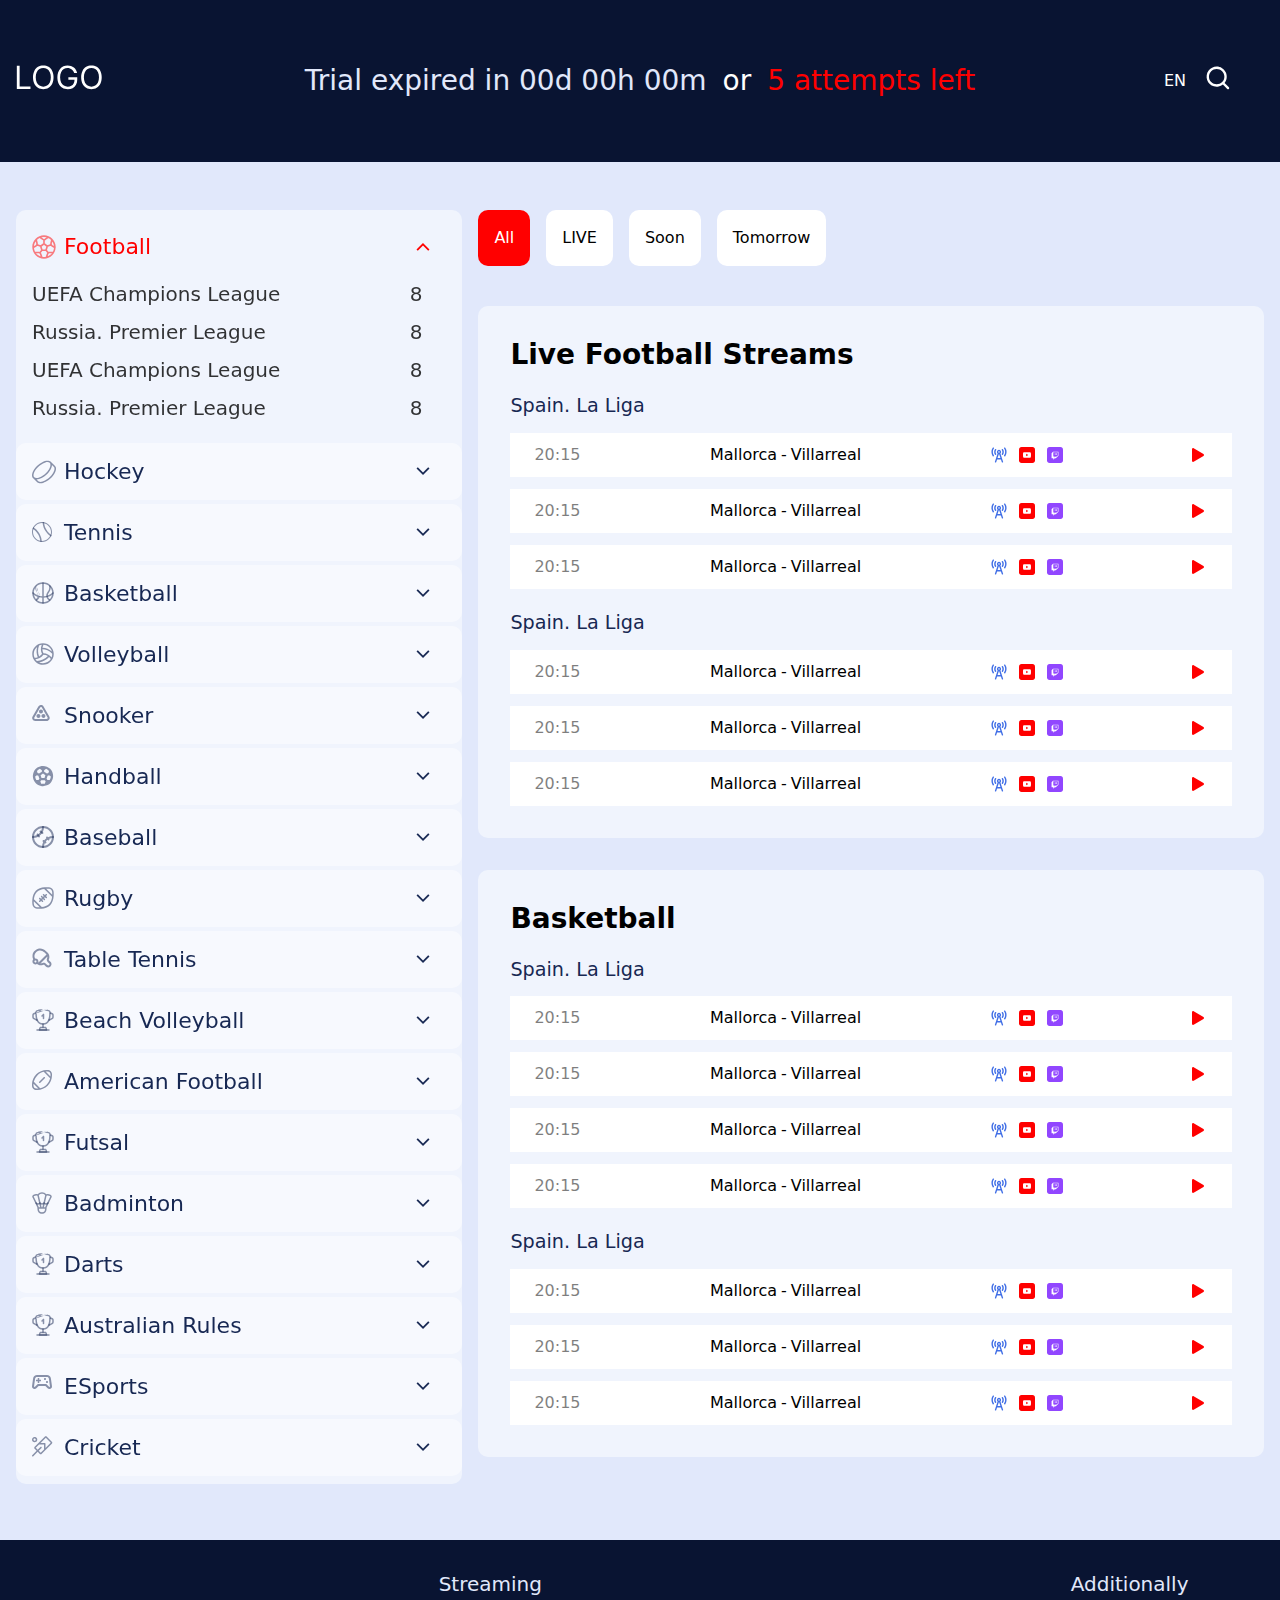
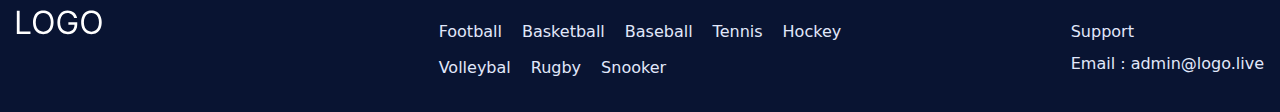
==== commit ab34a0ad: "Add files via upload" ====
--- a/index.html
+++ b/index.html
@@ -19,7 +19,11 @@
 					</div>
 
 					<div class="header__text text-center lg:text-xl font-normal flex gap-4 justify-center w-full order-4 lg:order-2 col-span-3 lg:col-span-1">
-						<span class="text-textLight">Trial expired in 17d 02h 37m</span>
+						<!-- timestamp -->
+						<span id="headerTimer" data-time="1726911903113" class="text-textLight">
+							Trial expired in
+							<span data-timer-days class="days">00</span>d <span data-timer-hours class="hours">00</span>h <span data-timer-minutes class="minutes">00</span>m</span
+						>
 						<span>or</span>
 						<span class="text-accent">5 attempts left</span>
 					</div>
@@ -358,54 +362,57 @@
 									<li class="streams__list-item">
 										<div class="stream bg-bgWhite py-2.5 px-6 flex items-center gap-3 justify-between">
 											<time class="stream__time opacity-50" datetime="20:15"> 20:15 </time>
-											<a href="#" class="stream__commands link">
-												<h4 class="stream__command">Mallorca</h4>
-												<h4 class="stream__command">Villarreal</h4>
-											</a>
-											<div class="stream__socials flex gap-3 items-center">
-												<a href="#" class="stream__social">
-													<img src="img/locator.svg" alt="" class="w-4 hover:scale-125 transition-all" />
-												</a>
-												<a href="#" class="stream__social">
-													<img src="img/youtube.svg" alt="" class="w-4 hover:scale-125 transition-all" />
-												</a>
-												<a href="#" class="stream__social">
-													<img src="img/twitch.svg" alt="" class="w-4 hover:scale-125 transition-all" />
-												</a>
-											</div>
-											<a href="#" class="stream__play w-4">
-												<img src="img/icons/play.svg" alt="" class="w-3 hover:scale-125 transition-all" />
-											</a>
-										</div>
-									</li>
-									<li class="streams__list-item">
-										<div class="stream bg-bgWhite py-2.5 px-6 flex items-center gap-3 justify-between">
-											<time class="stream__time opacity-50" datetime="20:15"> 20:15 </time>
-											<a href="#" class="stream__commands link">
-												<h4 class="stream__command">Mallorca</h4>
-												<h4 class="stream__command">Villarreal</h4>
-											</a>
-											<div class="stream__socials flex gap-3 items-center">
-												<a href="#" class="stream__social">
-													<img src="img/locator.svg" alt="" class="w-4 hover:scale-125 transition-all" />
-												</a>
-												<a href="#" class="stream__social">
-													<img src="img/youtube.svg" alt="" class="w-4 hover:scale-125 transition-all" />
-												</a>
-												<a href="#" class="stream__social">
-													<img src="img/twitch.svg" alt="" class="w-4 hover:scale-125 transition-all" />
-												</a>
-											</div>
-											<a href="#" class="stream__play w-4">
-												<img src="img/icons/play.svg" alt="" class="w-3 hover:scale-125 transition-all" />
-											</a>
-										</div>
-									</li>
-									<li class="streams__list-item">
-										<div class="stream bg-bgWhite py-2.5 px-6 flex items-center gap-3 justify-between">
-											<time class="stream__time opacity-50" datetime="20:15"> 20:15 </time>
-											<a href="#" class="stream__commands link">
-												<h4 class="stream__command">Mallorca</h4>
+											<a href="#" class="stream__commands link lg:flex gap-1">
+												<h4 class="stream__command">Mallorca</h4>
+												<span class="hidden lg:inline-block">-</span>
+												<h4 class="stream__command">Villarreal</h4>
+											</a>
+											<div class="stream__socials flex gap-3 items-center">
+												<a href="#" class="stream__social">
+													<img src="img/locator.svg" alt="" class="w-4 hover:scale-125 transition-all" />
+												</a>
+												<a href="#" class="stream__social">
+													<img src="img/youtube.svg" alt="" class="w-4 hover:scale-125 transition-all" />
+												</a>
+												<a href="#" class="stream__social">
+													<img src="img/twitch.svg" alt="" class="w-4 hover:scale-125 transition-all" />
+												</a>
+											</div>
+											<a href="#" class="stream__play w-4">
+												<img src="img/icons/play.svg" alt="" class="w-3 hover:scale-125 transition-all" />
+											</a>
+										</div>
+									</li>
+									<li class="streams__list-item">
+										<div class="stream bg-bgWhite py-2.5 px-6 flex items-center gap-3 justify-between">
+											<time class="stream__time opacity-50" datetime="20:15"> 20:15 </time>
+											<a href="#" class="stream__commands link lg:flex gap-1">
+												<h4 class="stream__command">Mallorca</h4>
+												<span class="hidden lg:inline-block">-</span>
+												<h4 class="stream__command">Villarreal</h4>
+											</a>
+											<div class="stream__socials flex gap-3 items-center">
+												<a href="#" class="stream__social">
+													<img src="img/locator.svg" alt="" class="w-4 hover:scale-125 transition-all" />
+												</a>
+												<a href="#" class="stream__social">
+													<img src="img/youtube.svg" alt="" class="w-4 hover:scale-125 transition-all" />
+												</a>
+												<a href="#" class="stream__social">
+													<img src="img/twitch.svg" alt="" class="w-4 hover:scale-125 transition-all" />
+												</a>
+											</div>
+											<a href="#" class="stream__play w-4">
+												<img src="img/icons/play.svg" alt="" class="w-3 hover:scale-125 transition-all" />
+											</a>
+										</div>
+									</li>
+									<li class="streams__list-item">
+										<div class="stream bg-bgWhite py-2.5 px-6 flex items-center gap-3 justify-between">
+											<time class="stream__time opacity-50" datetime="20:15"> 20:15 </time>
+											<a href="#" class="stream__commands link lg:flex gap-1">
+												<h4 class="stream__command">Mallorca</h4>
+												<span class="hidden lg:inline-block">-</span>
 												<h4 class="stream__command">Villarreal</h4>
 											</a>
 											<div class="stream__socials flex gap-3 items-center">
@@ -432,54 +439,57 @@
 									<li class="streams__list-item">
 										<div class="stream bg-bgWhite py-2.5 px-6 flex items-center gap-3 justify-between">
 											<time class="stream__time opacity-50" datetime="20:15"> 20:15 </time>
-											<a href="#" class="stream__commands link">
-												<h4 class="stream__command">Mallorca</h4>
-												<h4 class="stream__command">Villarreal</h4>
-											</a>
-											<div class="stream__socials flex gap-3 items-center">
-												<a href="#" class="stream__social">
-													<img src="img/locator.svg" alt="" class="w-4 hover:scale-125 transition-all" />
-												</a>
-												<a href="#" class="stream__social">
-													<img src="img/youtube.svg" alt="" class="w-4 hover:scale-125 transition-all" />
-												</a>
-												<a href="#" class="stream__social">
-													<img src="img/twitch.svg" alt="" class="w-4 hover:scale-125 transition-all" />
-												</a>
-											</div>
-											<a href="#" class="stream__play w-4">
-												<img src="img/icons/play.svg" alt="" class="w-3 hover:scale-125 transition-all" />
-											</a>
-										</div>
-									</li>
-									<li class="streams__list-item">
-										<div class="stream bg-bgWhite py-2.5 px-6 flex items-center gap-3 justify-between">
-											<time class="stream__time opacity-50" datetime="20:15"> 20:15 </time>
-											<a href="#" class="stream__commands link">
-												<h4 class="stream__command">Mallorca</h4>
-												<h4 class="stream__command">Villarreal</h4>
-											</a>
-											<div class="stream__socials flex gap-3 items-center">
-												<a href="#" class="stream__social">
-													<img src="img/locator.svg" alt="" class="w-4 hover:scale-125 transition-all" />
-												</a>
-												<a href="#" class="stream__social">
-													<img src="img/youtube.svg" alt="" class="w-4 hover:scale-125 transition-all" />
-												</a>
-												<a href="#" class="stream__social">
-													<img src="img/twitch.svg" alt="" class="w-4 hover:scale-125 transition-all" />
-												</a>
-											</div>
-											<a href="#" class="stream__play w-4">
-												<img src="img/icons/play.svg" alt="" class="w-3 hover:scale-125 transition-all" />
-											</a>
-										</div>
-									</li>
-									<li class="streams__list-item">
-										<div class="stream bg-bgWhite py-2.5 px-6 flex items-center gap-3 justify-between">
-											<time class="stream__time opacity-50" datetime="20:15"> 20:15 </time>
-											<a href="#" class="stream__commands link">
-												<h4 class="stream__command">Mallorca</h4>
+											<a href="#" class="stream__commands link lg:flex gap-1">
+												<h4 class="stream__command">Mallorca</h4>
+												<span class="hidden lg:inline-block">-</span>
+												<h4 class="stream__command">Villarreal</h4>
+											</a>
+											<div class="stream__socials flex gap-3 items-center">
+												<a href="#" class="stream__social">
+													<img src="img/locator.svg" alt="" class="w-4 hover:scale-125 transition-all" />
+												</a>
+												<a href="#" class="stream__social">
+													<img src="img/youtube.svg" alt="" class="w-4 hover:scale-125 transition-all" />
+												</a>
+												<a href="#" class="stream__social">
+													<img src="img/twitch.svg" alt="" class="w-4 hover:scale-125 transition-all" />
+												</a>
+											</div>
+											<a href="#" class="stream__play w-4">
+												<img src="img/icons/play.svg" alt="" class="w-3 hover:scale-125 transition-all" />
+											</a>
+										</div>
+									</li>
+									<li class="streams__list-item">
+										<div class="stream bg-bgWhite py-2.5 px-6 flex items-center gap-3 justify-between">
+											<time class="stream__time opacity-50" datetime="20:15"> 20:15 </time>
+											<a href="#" class="stream__commands link lg:flex gap-1">
+												<h4 class="stream__command">Mallorca</h4>
+												<span class="hidden lg:inline-block">-</span>
+												<h4 class="stream__command">Villarreal</h4>
+											</a>
+											<div class="stream__socials flex gap-3 items-center">
+												<a href="#" class="stream__social">
+													<img src="img/locator.svg" alt="" class="w-4 hover:scale-125 transition-all" />
+												</a>
+												<a href="#" class="stream__social">
+													<img src="img/youtube.svg" alt="" class="w-4 hover:scale-125 transition-all" />
+												</a>
+												<a href="#" class="stream__social">
+													<img src="img/twitch.svg" alt="" class="w-4 hover:scale-125 transition-all" />
+												</a>
+											</div>
+											<a href="#" class="stream__play w-4">
+												<img src="img/icons/play.svg" alt="" class="w-3 hover:scale-125 transition-all" />
+											</a>
+										</div>
+									</li>
+									<li class="streams__list-item">
+										<div class="stream bg-bgWhite py-2.5 px-6 flex items-center gap-3 justify-between">
+											<time class="stream__time opacity-50" datetime="20:15"> 20:15 </time>
+											<a href="#" class="stream__commands link lg:flex gap-1">
+												<h4 class="stream__command">Mallorca</h4>
+												<span class="hidden lg:inline-block">-</span>
 												<h4 class="stream__command">Villarreal</h4>
 											</a>
 											<div class="stream__socials flex gap-3 items-center">
@@ -509,54 +519,81 @@
 									<li class="streams__list-item">
 										<div class="stream bg-bgWhite py-2.5 px-6 flex items-center gap-3 justify-between">
 											<time class="stream__time opacity-50" datetime="20:15"> 20:15 </time>
-											<a href="#" class="stream__commands link">
-												<h4 class="stream__command">Mallorca</h4>
-												<h4 class="stream__command">Villarreal</h4>
-											</a>
-											<div class="stream__socials flex gap-3 items-center">
-												<a href="#" class="stream__social">
-													<img src="img/locator.svg" alt="" class="w-4 hover:scale-125 transition-all" />
-												</a>
-												<a href="#" class="stream__social">
-													<img src="img/youtube.svg" alt="" class="w-4 hover:scale-125 transition-all" />
-												</a>
-												<a href="#" class="stream__social">
-													<img src="img/twitch.svg" alt="" class="w-4 hover:scale-125 transition-all" />
-												</a>
-											</div>
-											<a href="#" class="stream__play w-4">
-												<img src="img/icons/play.svg" alt="" class="w-3 hover:scale-125 transition-all" />
-											</a>
-										</div>
-									</li>
-									<li class="streams__list-item">
-										<div class="stream bg-bgWhite py-2.5 px-6 flex items-center gap-3 justify-between">
-											<time class="stream__time opacity-50" datetime="20:15"> 20:15 </time>
-											<a href="#" class="stream__commands link">
-												<h4 class="stream__command">Mallorca</h4>
-												<h4 class="stream__command">Villarreal</h4>
-											</a>
-											<div class="stream__socials flex gap-3 items-center">
-												<a href="#" class="stream__social">
-													<img src="img/locator.svg" alt="" class="w-4 hover:scale-125 transition-all" />
-												</a>
-												<a href="#" class="stream__social">
-													<img src="img/youtube.svg" alt="" class="w-4 hover:scale-125 transition-all" />
-												</a>
-												<a href="#" class="stream__social">
-													<img src="img/twitch.svg" alt="" class="w-4 hover:scale-125 transition-all" />
-												</a>
-											</div>
-											<a href="#" class="stream__play w-4">
-												<img src="img/icons/play.svg" alt="" class="w-3 hover:scale-125 transition-all" />
-											</a>
-										</div>
-									</li>
-									<li class="streams__list-item">
-										<div class="stream bg-bgWhite py-2.5 px-6 flex items-center gap-3 justify-between">
-											<time class="stream__time opacity-50" datetime="20:15"> 20:15 </time>
-											<a href="#" class="stream__commands link">
-												<h4 class="stream__command">Mallorca</h4>
+											<a href="#" class="stream__commands link lg:flex gap-1">
+												<h4 class="stream__command">Mallorca</h4>
+												<span class="hidden lg:inline-block">-</span>
+												<h4 class="stream__command">Villarreal</h4>
+											</a>
+											<div class="stream__socials flex gap-3 items-center">
+												<a href="#" class="stream__social">
+													<img src="img/locator.svg" alt="" class="w-4 hover:scale-125 transition-all" />
+												</a>
+												<a href="#" class="stream__social">
+													<img src="img/youtube.svg" alt="" class="w-4 hover:scale-125 transition-all" />
+												</a>
+												<a href="#" class="stream__social">
+													<img src="img/twitch.svg" alt="" class="w-4 hover:scale-125 transition-all" />
+												</a>
+											</div>
+											<a href="#" class="stream__play w-4">
+												<img src="img/icons/play.svg" alt="" class="w-3 hover:scale-125 transition-all" />
+											</a>
+										</div>
+									</li>
+									<li class="streams__list-item">
+										<div class="stream bg-bgWhite py-2.5 px-6 flex items-center gap-3 justify-between">
+											<time class="stream__time opacity-50" datetime="20:15"> 20:15 </time>
+											<a href="#" class="stream__commands link lg:flex gap-1">
+												<h4 class="stream__command">Mallorca</h4>
+												<span class="hidden lg:inline-block">-</span>
+												<h4 class="stream__command">Villarreal</h4>
+											</a>
+											<div class="stream__socials flex gap-3 items-center">
+												<a href="#" class="stream__social">
+													<img src="img/locator.svg" alt="" class="w-4 hover:scale-125 transition-all" />
+												</a>
+												<a href="#" class="stream__social">
+													<img src="img/youtube.svg" alt="" class="w-4 hover:scale-125 transition-all" />
+												</a>
+												<a href="#" class="stream__social">
+													<img src="img/twitch.svg" alt="" class="w-4 hover:scale-125 transition-all" />
+												</a>
+											</div>
+											<a href="#" class="stream__play w-4">
+												<img src="img/icons/play.svg" alt="" class="w-3 hover:scale-125 transition-all" />
+											</a>
+										</div>
+									</li>
+									<li class="streams__list-item">
+										<div class="stream bg-bgWhite py-2.5 px-6 flex items-center gap-3 justify-between">
+											<time class="stream__time opacity-50" datetime="20:15"> 20:15 </time>
+											<a href="#" class="stream__commands link lg:flex gap-1">
+												<h4 class="stream__command">Mallorca</h4>
+												<span class="hidden lg:inline-block">-</span>
+												<h4 class="stream__command">Villarreal</h4>
+											</a>
+											<div class="stream__socials flex gap-3 items-center">
+												<a href="#" class="stream__social">
+													<img src="img/locator.svg" alt="" class="w-4 hover:scale-125 transition-all" />
+												</a>
+												<a href="#" class="stream__social">
+													<img src="img/youtube.svg" alt="" class="w-4 hover:scale-125 transition-all" />
+												</a>
+												<a href="#" class="stream__social">
+													<img src="img/twitch.svg" alt="" class="w-4 hover:scale-125 transition-all" />
+												</a>
+											</div>
+											<a href="#" class="stream__play w-4">
+												<img src="img/icons/play.svg" alt="" class="w-3 hover:scale-125 transition-all" />
+											</a>
+										</div>
+									</li>
+									<li class="streams__list-item">
+										<div class="stream bg-bgWhite py-2.5 px-6 flex items-center gap-3 justify-between">
+											<time class="stream__time opacity-50" datetime="20:15"> 20:15 </time>
+											<a href="#" class="stream__commands link lg:flex gap-1">
+												<h4 class="stream__command">Mallorca</h4>
+												<span class="hidden lg:inline-block">-</span>
 												<h4 class="stream__command">Villarreal</h4>
 											</a>
 											<div class="stream__socials flex gap-3 items-center">
@@ -583,54 +620,57 @@
 									<li class="streams__list-item">
 										<div class="stream bg-bgWhite py-2.5 px-6 flex items-center gap-3 justify-between">
 											<time class="stream__time opacity-50" datetime="20:15"> 20:15 </time>
-											<a href="#" class="stream__commands link">
-												<h4 class="stream__command">Mallorca</h4>
-												<h4 class="stream__command">Villarreal</h4>
-											</a>
-											<div class="stream__socials flex gap-3 items-center">
-												<a href="#" class="stream__social">
-													<img src="img/locator.svg" alt="" class="w-4 hover:scale-125 transition-all" />
-												</a>
-												<a href="#" class="stream__social">
-													<img src="img/youtube.svg" alt="" class="w-4 hover:scale-125 transition-all" />
-												</a>
-												<a href="#" class="stream__social">
-													<img src="img/twitch.svg" alt="" class="w-4 hover:scale-125 transition-all" />
-												</a>
-											</div>
-											<a href="#" class="stream__play w-4">
-												<img src="img/icons/play.svg" alt="" class="w-3 hover:scale-125 transition-all" />
-											</a>
-										</div>
-									</li>
-									<li class="streams__list-item">
-										<div class="stream bg-bgWhite py-2.5 px-6 flex items-center gap-3 justify-between">
-											<time class="stream__time opacity-50" datetime="20:15"> 20:15 </time>
-											<a href="#" class="stream__commands link">
-												<h4 class="stream__command">Mallorca</h4>
-												<h4 class="stream__command">Villarreal</h4>
-											</a>
-											<div class="stream__socials flex gap-3 items-center">
-												<a href="#" class="stream__social">
-													<img src="img/locator.svg" alt="" class="w-4 hover:scale-125 transition-all" />
-												</a>
-												<a href="#" class="stream__social">
-													<img src="img/youtube.svg" alt="" class="w-4 hover:scale-125 transition-all" />
-												</a>
-												<a href="#" class="stream__social">
-													<img src="img/twitch.svg" alt="" class="w-4 hover:scale-125 transition-all" />
-												</a>
-											</div>
-											<a href="#" class="stream__play w-4">
-												<img src="img/icons/play.svg" alt="" class="w-3 hover:scale-125 transition-all" />
-											</a>
-										</div>
-									</li>
-									<li class="streams__list-item">
-										<div class="stream bg-bgWhite py-2.5 px-6 flex items-center gap-3 justify-between">
-											<time class="stream__time opacity-50" datetime="20:15"> 20:15 </time>
-											<a href="#" class="stream__commands link">
-												<h4 class="stream__command">Mallorca</h4>
+											<a href="#" class="stream__commands link lg:flex gap-1">
+												<h4 class="stream__command">Mallorca</h4>
+												<span class="hidden lg:inline-block">-</span>
+												<h4 class="stream__command">Villarreal</h4>
+											</a>
+											<div class="stream__socials flex gap-3 items-center">
+												<a href="#" class="stream__social">
+													<img src="img/locator.svg" alt="" class="w-4 hover:scale-125 transition-all" />
+												</a>
+												<a href="#" class="stream__social">
+													<img src="img/youtube.svg" alt="" class="w-4 hover:scale-125 transition-all" />
+												</a>
+												<a href="#" class="stream__social">
+													<img src="img/twitch.svg" alt="" class="w-4 hover:scale-125 transition-all" />
+												</a>
+											</div>
+											<a href="#" class="stream__play w-4">
+												<img src="img/icons/play.svg" alt="" class="w-3 hover:scale-125 transition-all" />
+											</a>
+										</div>
+									</li>
+									<li class="streams__list-item">
+										<div class="stream bg-bgWhite py-2.5 px-6 flex items-center gap-3 justify-between">
+											<time class="stream__time opacity-50" datetime="20:15"> 20:15 </time>
+											<a href="#" class="stream__commands link lg:flex gap-1">
+												<h4 class="stream__command">Mallorca</h4>
+												<span class="hidden lg:inline-block">-</span>
+												<h4 class="stream__command">Villarreal</h4>
+											</a>
+											<div class="stream__socials flex gap-3 items-center">
+												<a href="#" class="stream__social">
+													<img src="img/locator.svg" alt="" class="w-4 hover:scale-125 transition-all" />
+												</a>
+												<a href="#" class="stream__social">
+													<img src="img/youtube.svg" alt="" class="w-4 hover:scale-125 transition-all" />
+												</a>
+												<a href="#" class="stream__social">
+													<img src="img/twitch.svg" alt="" class="w-4 hover:scale-125 transition-all" />
+												</a>
+											</div>
+											<a href="#" class="stream__play w-4">
+												<img src="img/icons/play.svg" alt="" class="w-3 hover:scale-125 transition-all" />
+											</a>
+										</div>
+									</li>
+									<li class="streams__list-item">
+										<div class="stream bg-bgWhite py-2.5 px-6 flex items-center gap-3 justify-between">
+											<time class="stream__time opacity-50" datetime="20:15"> 20:15 </time>
+											<a href="#" class="stream__commands link lg:flex gap-1">
+												<h4 class="stream__command">Mallorca</h4>
+												<span class="hidden lg:inline-block">-</span>
 												<h4 class="stream__command">Villarreal</h4>
 											</a>
 											<div class="stream__socials flex gap-3 items-center">
